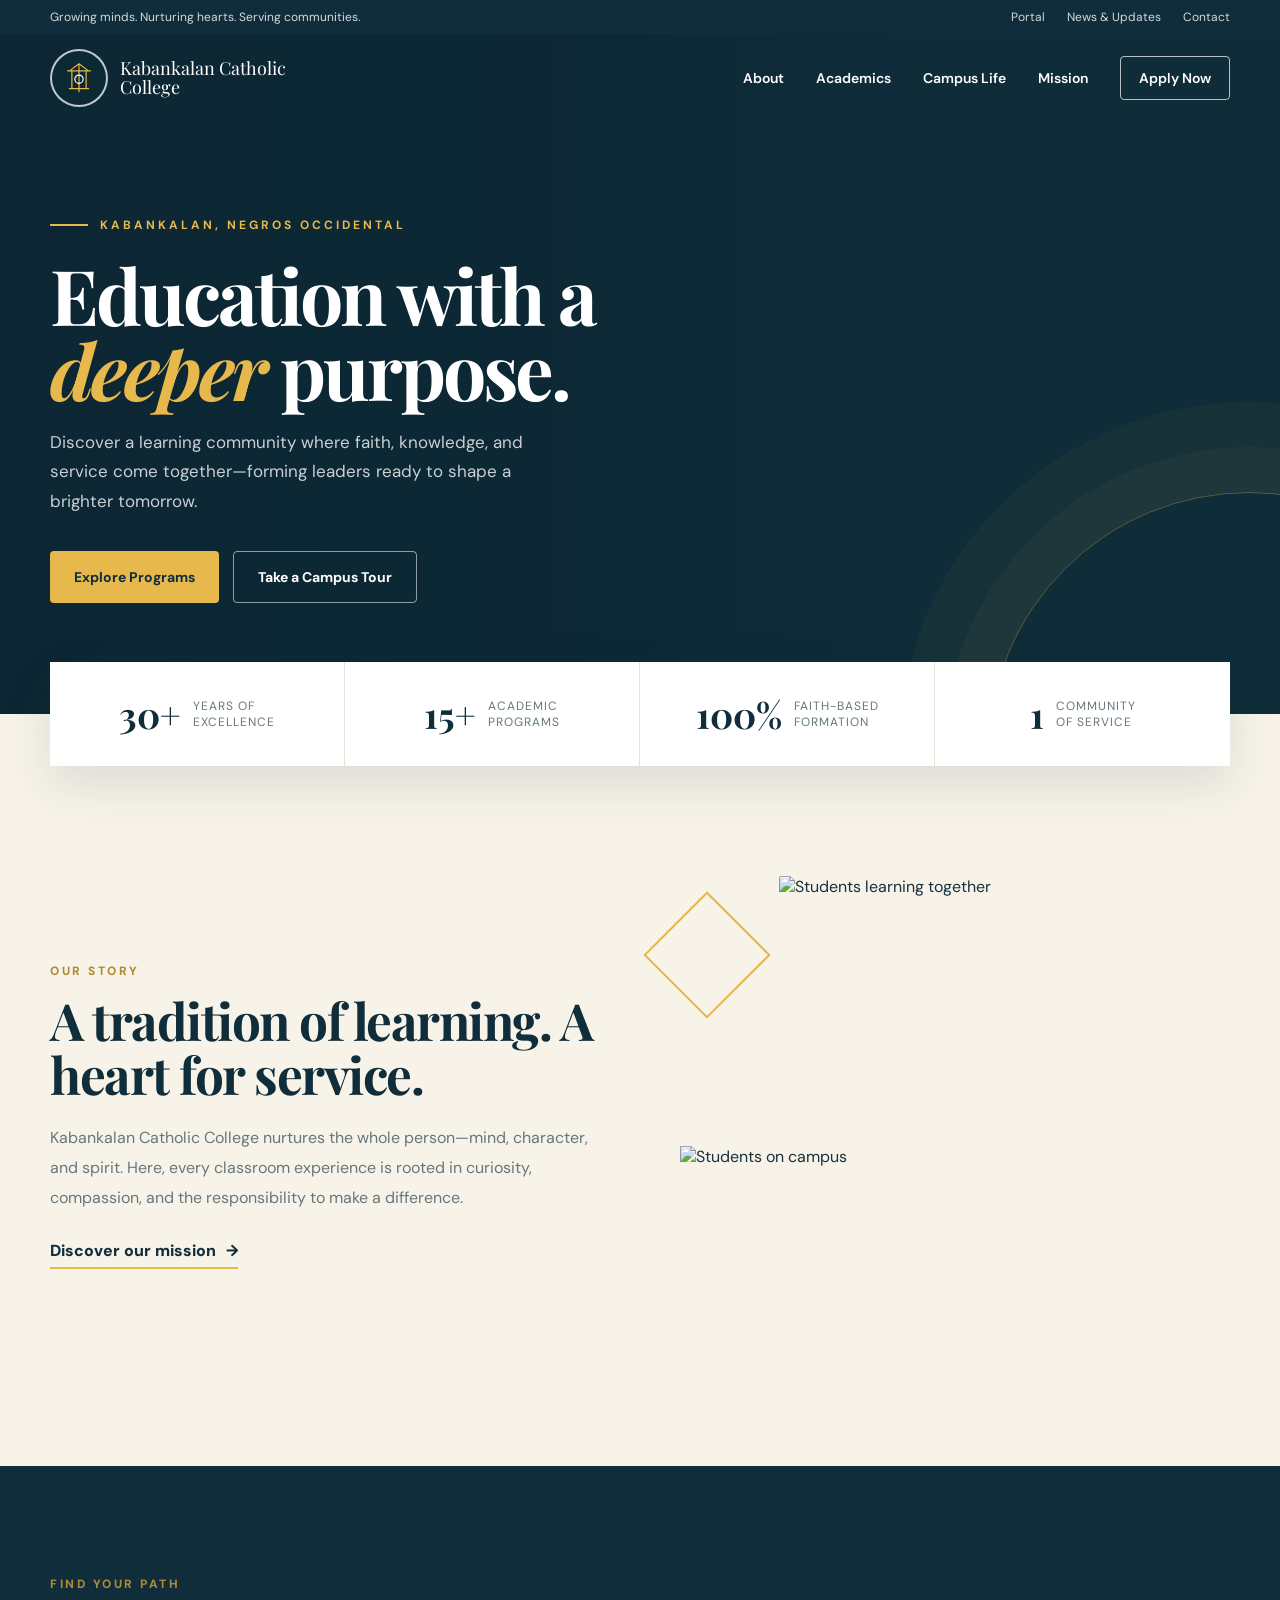
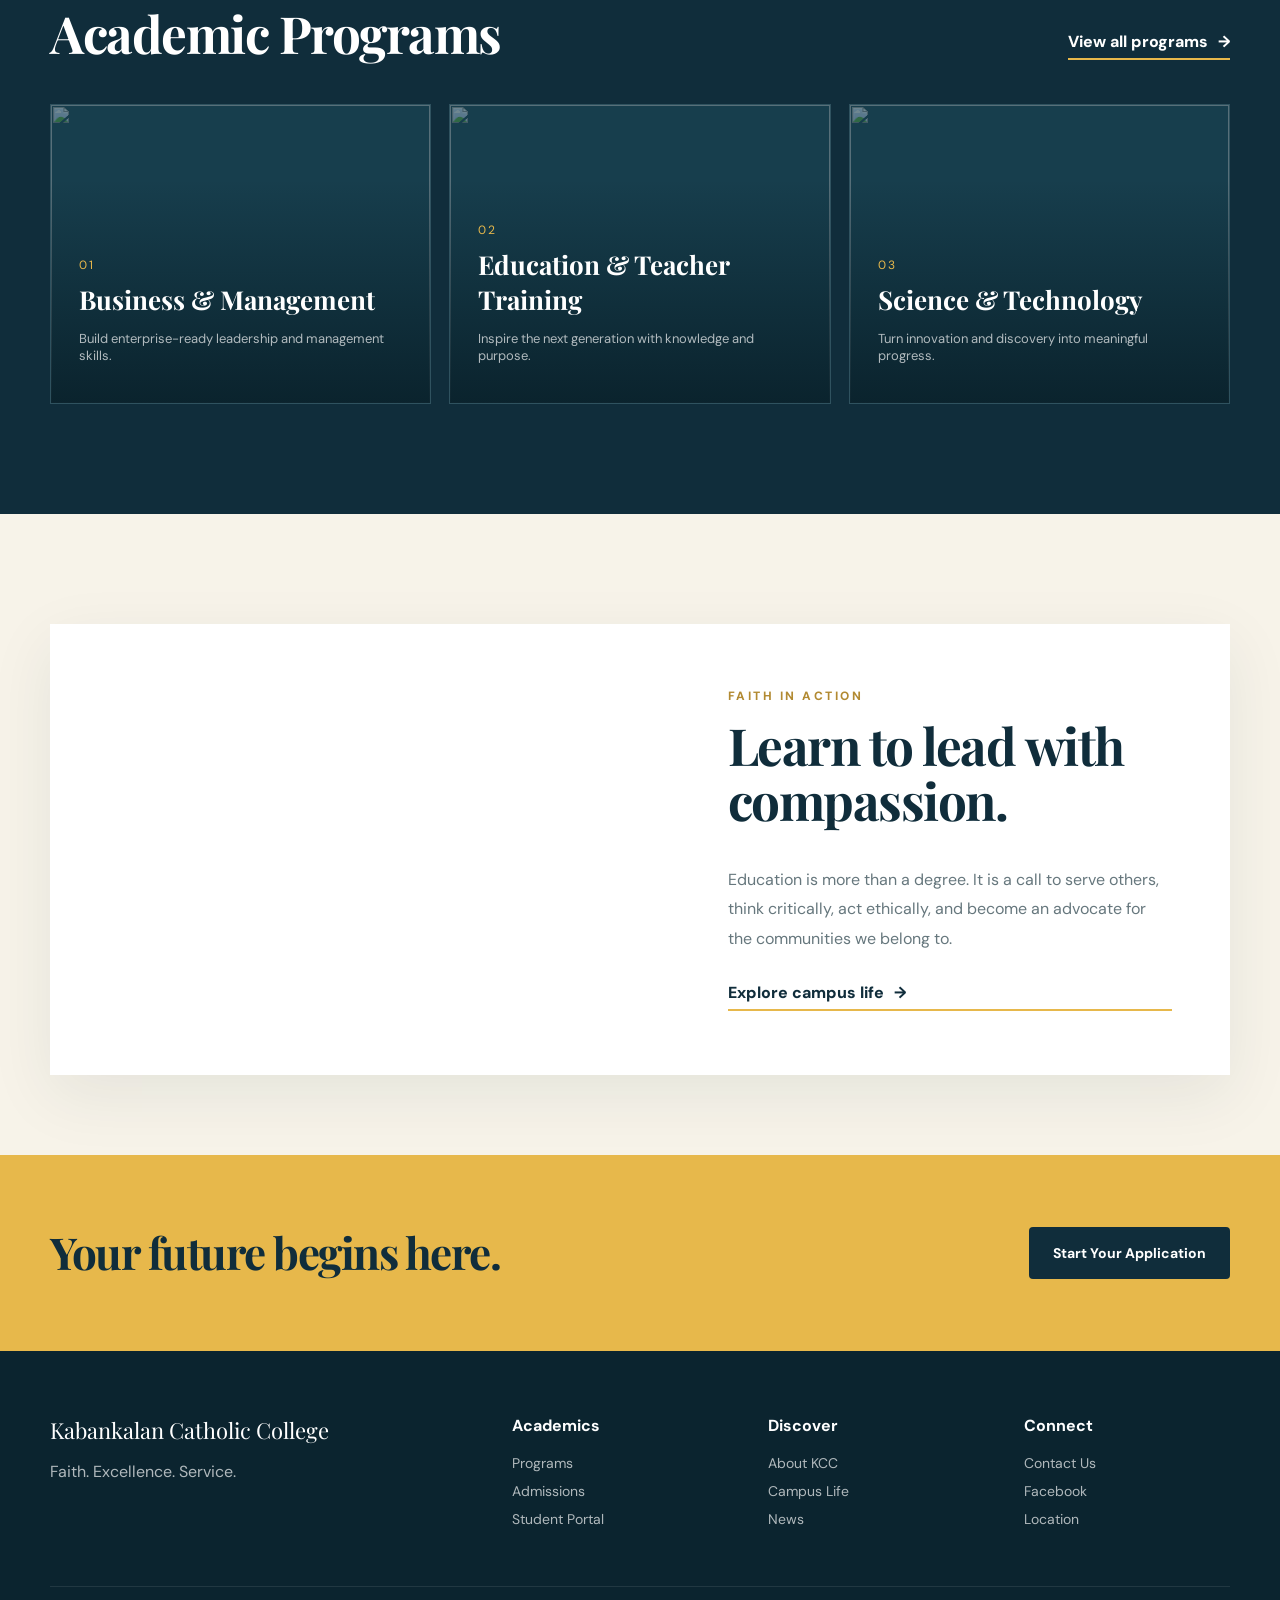
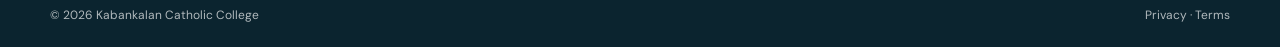
==== index.html @ 09881e5b "first" ====
<!DOCTYPE html>
<html lang="en">
<head>
  <meta charset="UTF-8">
  <meta name="viewport" content="width=device-width, initial-scale=1.0">
  <meta name="description" content="Kabankalan Catholic College - Faith, excellence, and service in education.">
  <title>Kabankalan Catholic College</title>
  <link rel="preconnect" href="https://fonts.googleapis.com">
  <link rel="preconnect" href="https://fonts.gstatic.com" crossorigin>
  <link href="https://fonts.googleapis.com/css2?family=DM+Sans:wght400;500;600;700&family=Playfair+Display:wght@600;700&display=swap" rel="stylesheet">
  <style>
    :root {
      --navy: #102d3b;
      --navy-2: #173e4d;
      --gold: #e7b84b;
      --cream: #f7f3e9;
      --white: #fff;
      --ink: #18313b;
      --muted: #66777d;
      --coral: #ee7c5e;
    }
    * { box-sizing: border-box; }
    html { scroll-behavior: smooth; }
    body { margin: 0; font-family: "DM Sans", sans-serif; color: var(--ink); background: var(--cream); }
    a { color: inherit; text-decoration: none; }
    img { max-width: 100%; display: block; }
    .shell { width: min(1180px, calc(100% - 48px)); margin: 0 auto; }

    .topbar { height: 34px; background: var(--navy); color: rgba(255,255,255,.82); font-size: 12px; }
    .topbar .shell { height: 100%; display: flex; align-items: center; justify-content: space-between; }
    .topbar-links { display: flex; gap: 22px; }

    header { position: absolute; z-index: 20; top: 34px; left: 0; width: 100%; }
    nav { height: 88px; display: flex; align-items: center; justify-content: space-between; color: var(--white); }
    .brand { display: flex; align-items: center; gap: 12px; }
    .seal { width: 58px; height: 58px; border: 2px solid rgba(255,255,255,.75); border-radius: 50%; display: grid; place-items: center; background: rgba(16,45,59,.2); }
    .seal svg { width: 38px; }
    .brand-name { font-family: "Playfair Display", serif; font-size: 18px; line-height: 1.05; max-width: 180px; }
    .nav-links { display: flex; align-items: center; gap: 32px; font-size: 14px; font-weight: 600; }
    .nav-links a { position: relative; }
    .nav-links a::after { content: ""; position: absolute; left: 0; bottom: -7px; width: 0; height: 2px; background: var(--gold); transition: .25s; }
    .nav-links a:hover::after { width: 100%; }
    .apply-btn { border: 1px solid rgba(255,255,255,.7); border-radius: 4px; padding: 12px 18px; }
    .menu-btn { display: none; border: 0; background: none; color: white; font-size: 26px; }

    .hero { min-height: 680px; position: relative; display: flex; align-items: center; overflow: hidden; background: var(--navy); }
    .hero::before { content: ""; position: absolute; inset: 0; background: linear-gradient(90deg, rgba(12,39,51,.96) 0%, rgba(12,39,51,.79) 43%, rgba(12,39,51,.16) 72%), url("https://images.unsplash.com/photo-1562774053-701939374585?auto=format&fit=crop&w=1800&q=85") center/cover; }
    .hero::after { content: ""; position: absolute; width: 520px; height: 520px; right: -230px; bottom: -300px; border: 1px solid rgba(231,184,75,.35); border-radius: 50%; box-shadow: 0 0 0 45px rgba(231,184,75,.04), 0 0 0 90px rgba(231,184,75,.03); }
    .hero-content { position: relative; z-index: 2; width: 660px; padding-top: 72px; color: white; }
    .eyebrow { display: flex; align-items: center; gap: 12px; color: var(--gold); text-transform: uppercase; letter-spacing: 3px; font-size: 12px; font-weight: 700; }
    .eyebrow::before { content: ""; width: 38px; height: 2px; background: var(--gold); }
    h1 { font-family: "Playfair Display", serif; font-size: clamp(52px, 6vw, 82px); line-height: .98; letter-spacing: -3px; margin: 24px 0 20px; }
    h1 em { color: var(--gold); font-style: italic; }
    .hero-copy { max-width: 520px; font-size: 17px; line-height: 1.75; color: rgba(255,255,255,.78); }
    .hero-actions { display: flex; gap: 14px; margin-top: 34px; }
    .btn { display: inline-flex; align-items: center; justify-content: center; min-height: 52px; padding: 0 24px; border-radius: 4px; font-size: 14px; font-weight: 700; transition: .25s; }
    .btn-primary { background: var(--gold); color: var(--navy); }
    .btn-primary:hover { background: #f1c862; transform: translateY(-2px); }
    .btn-secondary { border: 1px solid rgba(255,255,255,.55); color: white; }
    .btn-secondary:hover { background: white; color: var(--navy); }

    .stats { position: relative; z-index: 5; margin-top: -52px; }
    .stats-grid { background: white; min-height: 104px; display: grid; grid-template-columns: repeat(4, 1fr); box-shadow: 0 18px 50px rgba(24,49,59,.12); }
    .stat { display: flex; align-items: center; justify-content: center; gap: 12px; border-right: 1px solid #e8e4da; }
    .stat:last-child { border-right: 0; }
    .stat strong { font-family: "Playfair Display", serif; font-size: 36px; color: var(--navy); }
    .stat span { font-size: 12px; line-height: 1.35; color: var(--muted); text-transform: uppercase; letter-spacing: 1px; }

    section { padding: 110px 0; }
    .intro { display: grid; grid-template-columns: 1fr 1fr; gap: 80px; align-items: center; }
    .section-kicker { color: #b28a32; font-size: 12px; font-weight: 800; letter-spacing: 2.5px; text-transform: uppercase; }
    h2 { font-family: "Playfair Display", serif; font-size: clamp(38px, 4vw, 58px); line-height: 1.06; letter-spacing: -1.5px; color: var(--navy); margin: 14px 0 22px; }
    .intro-copy p { color: var(--muted); line-height: 1.85; }
    .text-link { display: inline-flex; gap: 10px; align-items: center; margin-top: 12px; color: var(--navy); font-weight: 800; border-bottom: 2px solid var(--gold); padding-bottom: 6px; }
    .intro-images { position: relative; height: 480px; }
    .image-main { position: absolute; right: 0; top: 0; width: 82%; height: 420px; object-fit: cover; border-radius: 2px; }
    .image-accent { position: absolute; left: 0; bottom: 0; width: 44%; height: 220px; object-fit: cover; border: 10px solid var(--cream); border-left: 0; border-bottom: 0; }
    .shape { position: absolute; left: -18px; top: 34px; width: 90px; height: 90px; border: 2px solid var(--gold); transform: rotate(45deg); z-index: -1; }

    .programs { background: var(--navy); color: white; }
    .programs-head { display: flex; justify-content: space-between; align-items: end; margin-bottom: 44px; }
    .programs h2 { color: white; margin-bottom: 0; }
    .program-grid { display: grid; grid-template-columns: repeat(3, 1fr); gap: 18px; }
    .program-card { min-height: 300px; position: relative; overflow: hidden; border: 1px solid rgba(255,255,255,.1); background: var(--navy-2); }
    .program-card img { position: absolute; inset: 0; width: 100%; height: 100%; object-fit: cover; opacity: .38; transition: .45s; }
    .program-card::after { content: ""; position: absolute; inset: 0; background: linear-gradient(0deg, rgba(10,34,44,.96), transparent 75%); }
    .program-card:hover img { transform: scale(1.05); opacity: .58; }
    .program-info { position: absolute; z-index: 2; left: 28px; right: 28px; bottom: 26px; }
    .program-num { color: var(--gold); font-size: 12px; letter-spacing: 2px; }
    .program-info h3 { font-family: "Playfair Display", serif; font-size: 26px; margin: 8px 0 6px; }
    .program-info p { color: rgba(255,255,255,.68); font-size: 13px; }

    .faith { padding-bottom: 80px; }
    .faith-grid { display: grid; grid-template-columns: 1.05fr .95fr; background: white; box-shadow: 0 20px 60px rgba(24,49,59,.08); }
    .faith-image { min-height: 430px; background: url("https://images.unsplash.com/photo-1523050854058-8df90110c9f1?auto=format&fit=crop&w=1000&q=85") center/cover; }
    .faith-copy { padding: 64px 58px; display: flex; flex-direction: column; justify-content: center; }
    .faith-copy p { color: var(--muted); line-height: 1.85; }

    .cta { margin: 0; padding: 72px 0; background: var(--gold); color: var(--navy); }
    .cta-inner { display: flex; align-items: center; justify-content: space-between; }
    .cta h2 { margin: 0; font-size: 44px; }
    .cta .btn { background: var(--navy); color: white; }

    footer { background: #0b242f; color: rgba(255,255,255,.68); padding: 64px 0 24px; }
    .footer-grid { display: grid; grid-template-columns: 2fr 1fr 1fr 1fr; gap: 50px; }
    .footer-brand { color: white; font-family: "Playfair Display", serif; font-size: 22px; }
    footer h4 { color: white; margin: 0 0 18px; }
    footer ul { list-style: none; padding: 0; margin: 0; }
    footer li { margin: 10px 0; font-size: 14px; }
    .copyright { border-top: 1px solid rgba(255,255,255,.09); margin-top: 48px; padding-top: 20px; font-size: 12px; display: flex; justify-content: space-between; }

    @media (max-width: 900px) {
      .topbar { display: none; }
      header { top: 0; }
      .nav-links { display: none; position: absolute; top: 78px; left: 24px; right: 24px; background: var(--navy); padding: 24px; flex-direction: column; align-items: flex-start; }
      .nav-links.open { display: flex; }
      .menu-btn { display: block; }
      .hero { min-height: 620px; }
      .hero-content { width: 100%; }
      h1 { font-size: 58px; }
      .stats-grid { grid-template-columns: repeat(2, 1fr); }
      .stat { height: 84px; }
      .intro { grid-template-columns: 1fr; }
      .intro-images { margin-top: 20px; }
      .program-grid { grid-template-columns: 1fr; }
      .faith-grid { grid-template-columns: 1fr; }
      .footer-grid { grid-template-columns: 1.5fr 1fr 1fr; }
    }
    @media (max-width: 600px) {
      .shell { width: min(100% - 32px, 1180px); }
      .seal { width: 48px; height: 48px; }
      .brand-name { font-size: 15px; }
      .hero { min-height: 590px; }
      h1 { font-size: 44px; letter-spacing: -2px; }
      .hero-copy { font-size: 15px; }
      .hero-actions { flex-direction: column; align-items: stretch; }
      .stats { margin-top: 0; }
      .stats-grid { grid-template-columns: 1fr 1fr; }
      .stat strong { font-size: 28px; }
      section { padding: 76px 0; }
      .intro-images { height: 390px; }
      .image-main { height: 340px; }
      .image-accent { height: 170px; }
      .programs-head { align-items: flex-start; }
      .faith-copy { padding: 42px 28px; }
      .cta-inner { align-items: flex-start; flex-direction: column; gap: 24px; }
      .cta h2 { font-size: 36px; }
      .footer-grid { grid-template-columns: 1fr 1fr; }
      .footer-brand-wrap { grid-column: 1 / -1; }
      .copyright { flex-direction: column; gap: 8px; }
    }
  </style>
</head>
<body>
  <div class="topbar">
    <div class="shell">
      <span>Growing minds. Nurturing hearts. Serving communities.</span>
      <div class="topbar-links"><a href="#">Portal</a><a href="#">News & Updates</a><a href="#">Contact</a></div>
    </div>
  </div>

  <header>
    <nav class="shell" aria-label="Main navigation">
      <a class="brand" href="#">
        <span class="seal" aria-hidden="true">
          <svg viewBox="0 0 64 64" fill="none"><path d="M32 8v48M16 20l16-12 16 12M12 20h40M20 20v30M44 20v30M15 50h34" stroke="#e7b84b" stroke-width="2"/><circle cx="32" cy="34" r="7" stroke="#fff" stroke-width="2"/></svg>
        </span>
        <span class="brand-name">Kabankalan Catholic College</span>
      </a>
      <button class="menu-btn" aria-label="Open menu" aria-expanded="false">☰</button>
      <div class="nav-links">
        <a href="#about">About</a><a href="#programs">Academics</a><a href="#campus">Campus Life</a><a href="#faith">Mission</a>
        <a class="apply-btn" href="#apply">Apply Now</a>
      </div>
    </nav>
  </header>

  <main>
    <section class="hero">
      <div class="shell">
        <div class="hero-content">
          <div class="eyebrow">Kabankalan, Negros Occidental</div>
          <h1>Education with a <em>deeper</em> purpose.</h1>
          <p class="hero-copy">Discover a learning community where faith, knowledge, and service come together—forming leaders ready to shape a brighter tomorrow.</p>
          <div class="hero-actions">
            <a class="btn btn-primary" href="#programs">Explore Programs</a>
            <a class="btn btn-secondary" href="#campus">Take a Campus Tour</a>
          </div>
        </div>
      </div>
    </section>

    <div class="stats">
      <div class="shell">
        <div class="stats-grid">
          <div class="stat"><strong>30+</strong><span>Years of<br>Excellence</span></div>
          <div class="stat"><strong>15+</strong><span>Academic<br>Programs</span></div>
          <div class="stat"><strong>100%</strong><span>Faith-Based<br>Formation</span></div>
          <div class="stat"><strong>1</strong><span>Community<br>of Service</span></div>
        </div>
      </div>
    </div>

    <section id="about">
      <div class="shell intro">
        <div class="intro-copy">
          <div class="section-kicker">Our Story</div>
          <h2>A tradition of learning. A heart for service.</h2>
          <p>Kabankalan Catholic College nurtures the whole person—mind, character, and spirit. Here, every classroom experience is rooted in curiosity, compassion, and the responsibility to make a difference.</p>
          <a class="text-link" href="#faith">Discover our mission <span>→</span></a>
        </div>
        <div class="intro-images">
          <span class="shape"></span>
          <img class="image-main" src="https://images.unsplash.com/photo-1523240795612-9a054b0db644?auto=format&fit=crop&w=900&q=85" alt="Students learning together">
          <img class="image-accent" src="https://images.unsplash.com/photo-1529390079861-591de354faf5?auto=format&fit=crop&w=600&q=85" alt="Students on campus">
        </div>
      </div>
    </section>

    <section class="programs" id="programs">
      <div class="shell">
        <div class="programs-head">
          <div><div class="section-kicker">Find Your Path</div><h2>Academic Programs</h2></div>
          <a class="text-link" style="color:white" href="#">View all programs <span>→</span></a>
        </div>
        <div class="program-grid">
          <article class="program-card"><img src="https://images.unsplash.com/photo-1454165804606-c3d57bc86b40?auto=format&fit=crop&w=700&q=85" alt=""><div class="program-info"><span class="program-num">01</span><h3>Business & Management</h3><p>Build enterprise-ready leadership and management skills.</p></div></article>
          <article class="program-card"><img src="https://images.unsplash.com/photo-1576091160399-112ba8d25d1d?auto=format&fit=crop&w=700&q=85" alt=""><div class="program-info"><span class="program-num">02</span><h3>Education & Teacher Training</h3><p>Inspire the next generation with knowledge and purpose.</p></div></article>
          <article class="program-card"><img src="https://images.unsplash.com/photo-1581094794329-c8112a89af12?auto=format&fit=crop&w=700&q=85" alt=""><div class="program-info"><span class="program-num">03</span><h3>Science & Technology</h3><p>Turn innovation and discovery into meaningful progress.</p></div></article>
        </div>
      </div>
    </section>

    <section class="faith" id="faith">
      <div class="shell faith-grid">
        <div class="faith-image" role="img" aria-label="Students on campus"></div>
        <div class="faith-copy">
          <div class="section-kicker">Faith in Action</div>
          <h2>Learn to lead with compassion.</h2>
          <p>Education is more than a degree. It is a call to serve others, think critically, act ethically, and become an advocate for the communities we belong to.</p>
          <a class="text-link" href="#">Explore campus life <span>→</span></a>
        </div>
      </div>
    </section>

    <section class="cta" id="apply">
      <div class="shell cta-inner">
        <h2>Your future begins here.</h2>
        <a class="btn" href="#">Start Your Application</a>
      </div>
    </section>
  </main>

  <footer>
    <div class="shell">
      <div class="footer-grid">
        <div class="footer-brand-wrap"><div class="footer-brand">Kabankalan Catholic College</div><p>Faith. Excellence. Service.</p></div>
        <div><h4>Academics</h4><ul><li><a href="#">Programs</a></li><li><a href="#">Admissions</a></li><li><a href="#">Student Portal</a></li></ul></div>
        <div><h4>Discover</h4><ul><li><a href="#">About KCC</a></li><li><a href="#">Campus Life</a></li><li><a href="#">News</a></li></ul></div>
        <div><h4>Connect</h4><ul><li><a href="#">Contact Us</a></li><li><a href="#">Facebook</a></li><li><a href="#">Location</a></li></ul></div>
      </div>
      <div class="copyright"><span>© 2026 Kabankalan Catholic College</span><span>Privacy · Terms</span></div>
    </div>
  </footer>

  <script>
    const menuButton = document.querySelector(".menu-btn");
    const navLinks = document.querySelector(".nav-links");
    menuButton.addEventListener("click", () => {
      const open = navLinks.classList.toggle("open");
      menuButton.setAttribute("aria-expanded", open);
    });
  </script>
</body>
</html>
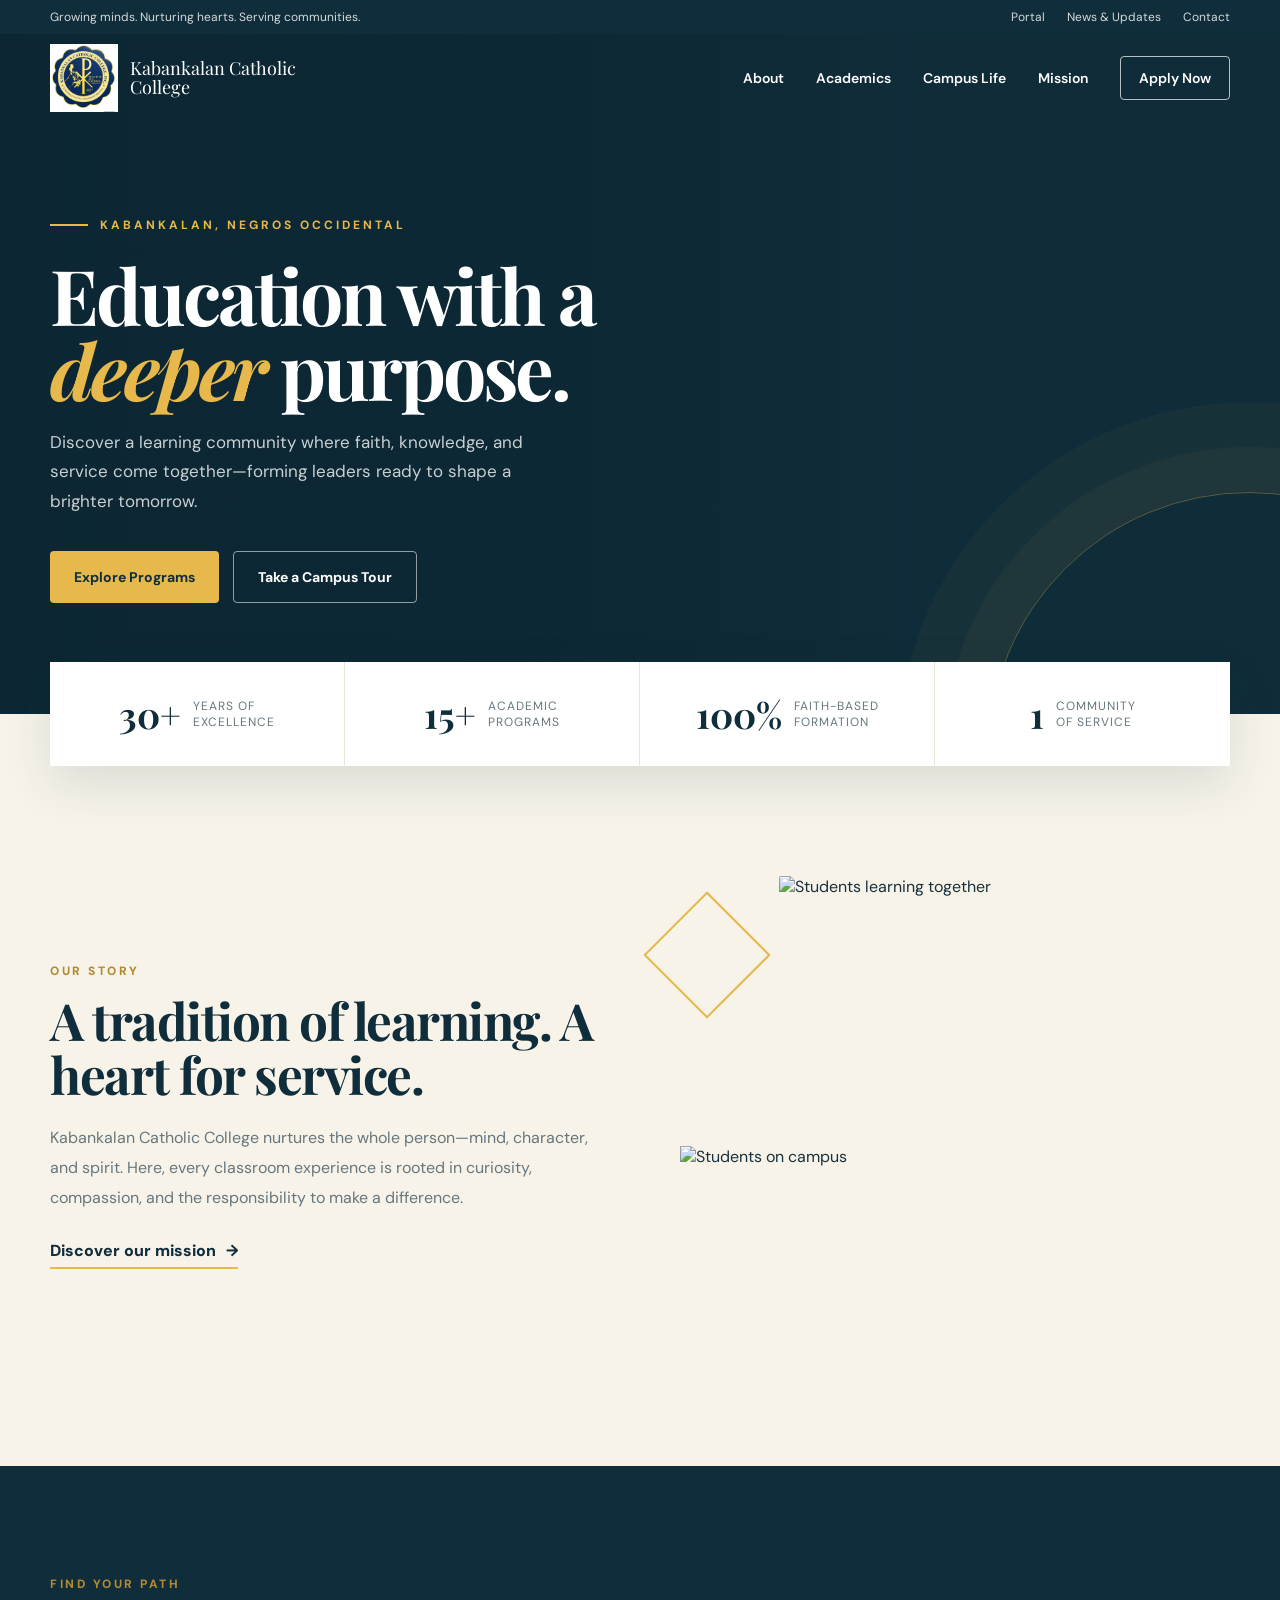
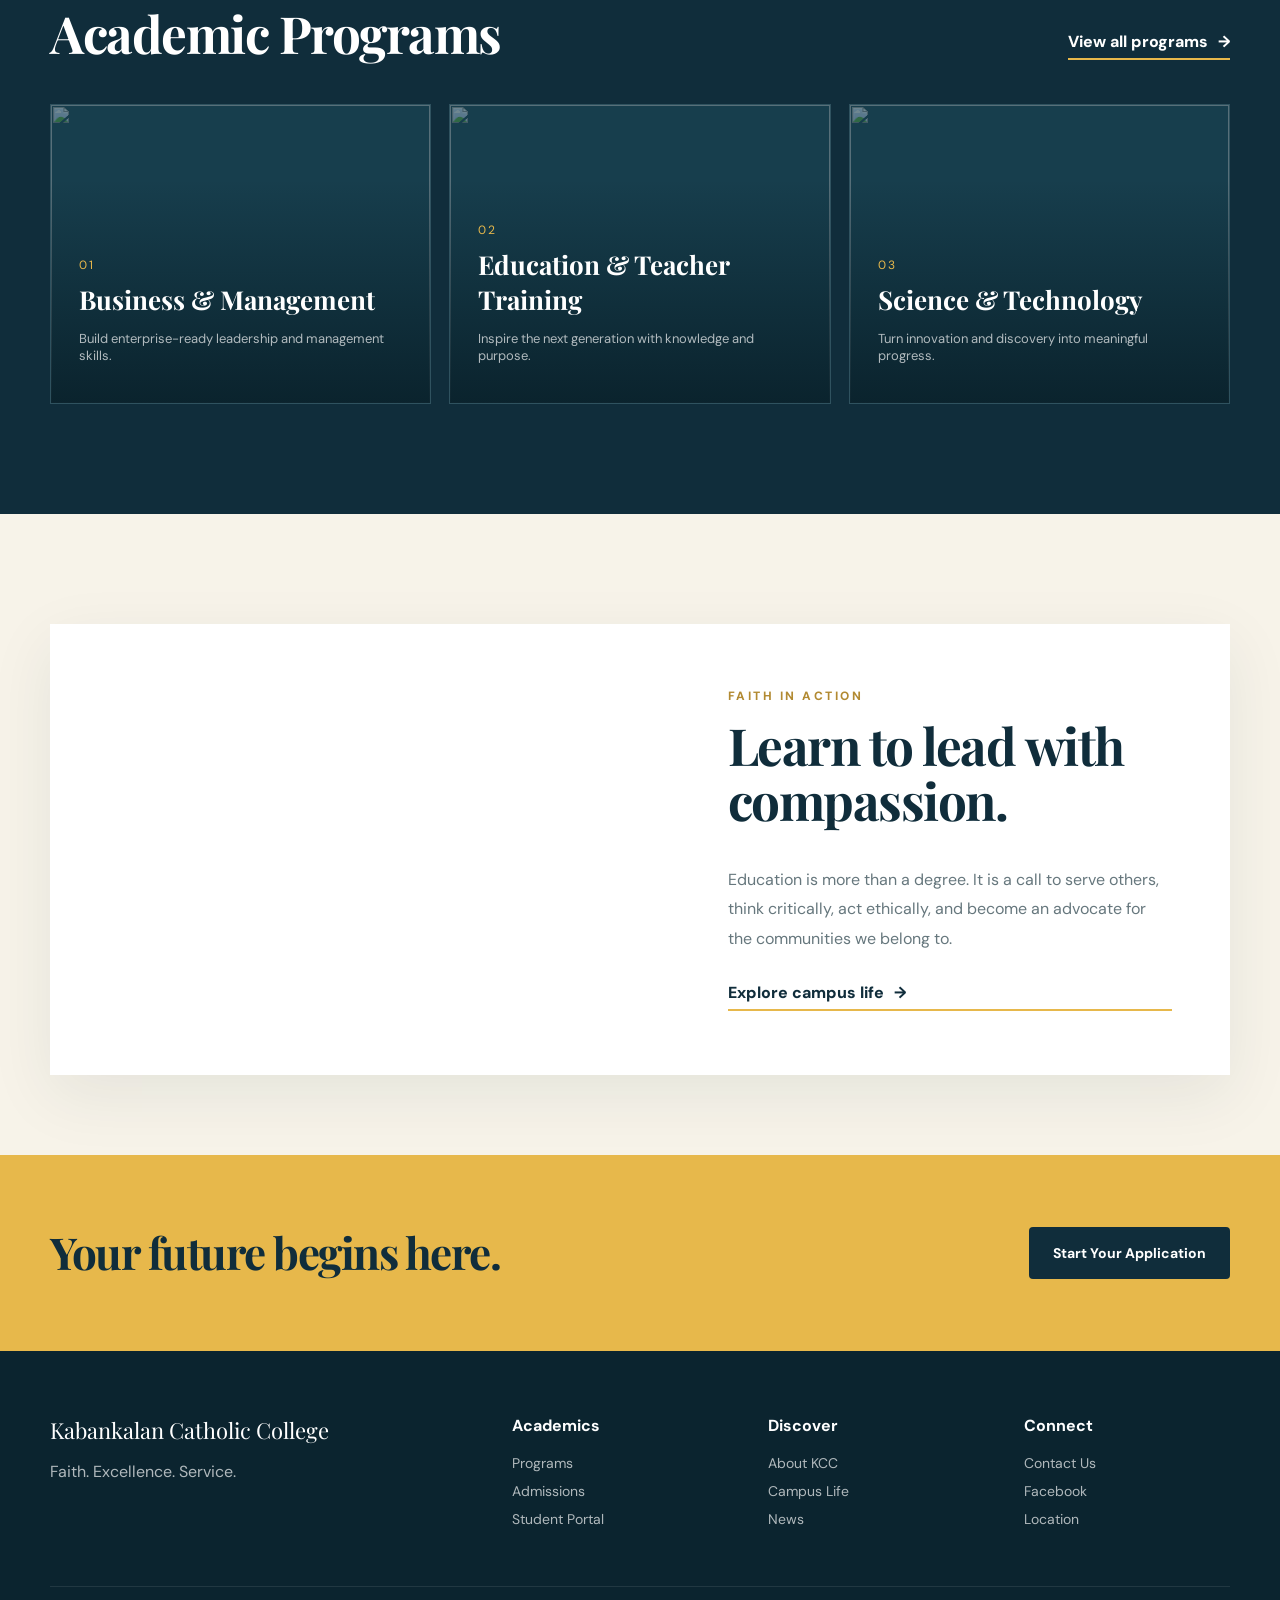
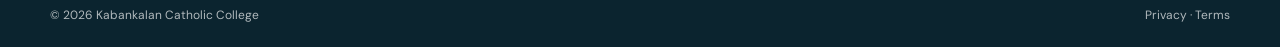
==== commit e5bbe5f4: "adding logo" ====
--- a/index.html
+++ b/index.html
@@ -33,8 +33,8 @@
     header { position: absolute; z-index: 20; top: 34px; left: 0; width: 100%; }
     nav { height: 88px; display: flex; align-items: center; justify-content: space-between; color: var(--white); }
     .brand { display: flex; align-items: center; gap: 12px; }
-    .seal { width: 58px; height: 58px; border: 2px solid rgba(255,255,255,.75); border-radius: 50%; display: grid; place-items: center; background: rgba(16,45,59,.2); }
-    .seal svg { width: 38px; }
+    .seal { width: 68px; height: 68px; display: grid; place-items: center; flex: 0 0 auto; }
+    .seal img { width: 68px; height: 68px; object-fit: contain; }
     .brand-name { font-family: "Playfair Display", serif; font-size: 18px; line-height: 1.05; max-width: 180px; }
     .nav-links { display: flex; align-items: center; gap: 32px; font-size: 14px; font-weight: 600; }
     .nav-links a { position: relative; }
@@ -128,7 +128,7 @@
     }
     @media (max-width: 600px) {
       .shell { width: min(100% - 32px, 1180px); }
-      .seal { width: 48px; height: 48px; }
+      .seal, .seal img { width: 56px; height: 56px; }
       .brand-name { font-size: 15px; }
       .hero { min-height: 590px; }
       h1 { font-size: 44px; letter-spacing: -2px; }
@@ -162,9 +162,7 @@
   <header>
     <nav class="shell" aria-label="Main navigation">
       <a class="brand" href="#">
-        <span class="seal" aria-hidden="true">
-          <svg viewBox="0 0 64 64" fill="none"><path d="M32 8v48M16 20l16-12 16 12M12 20h40M20 20v30M44 20v30M15 50h34" stroke="#e7b84b" stroke-width="2"/><circle cx="32" cy="34" r="7" stroke="#fff" stroke-width="2"/></svg>
-        </span>
+        <span class="seal"><img src="assets/kcc-logo.png" alt="Kabankalan Catholic College logo"></span>
         <span class="brand-name">Kabankalan Catholic College</span>
       </a>
       <button class="menu-btn" aria-label="Open menu" aria-expanded="false">☰</button>
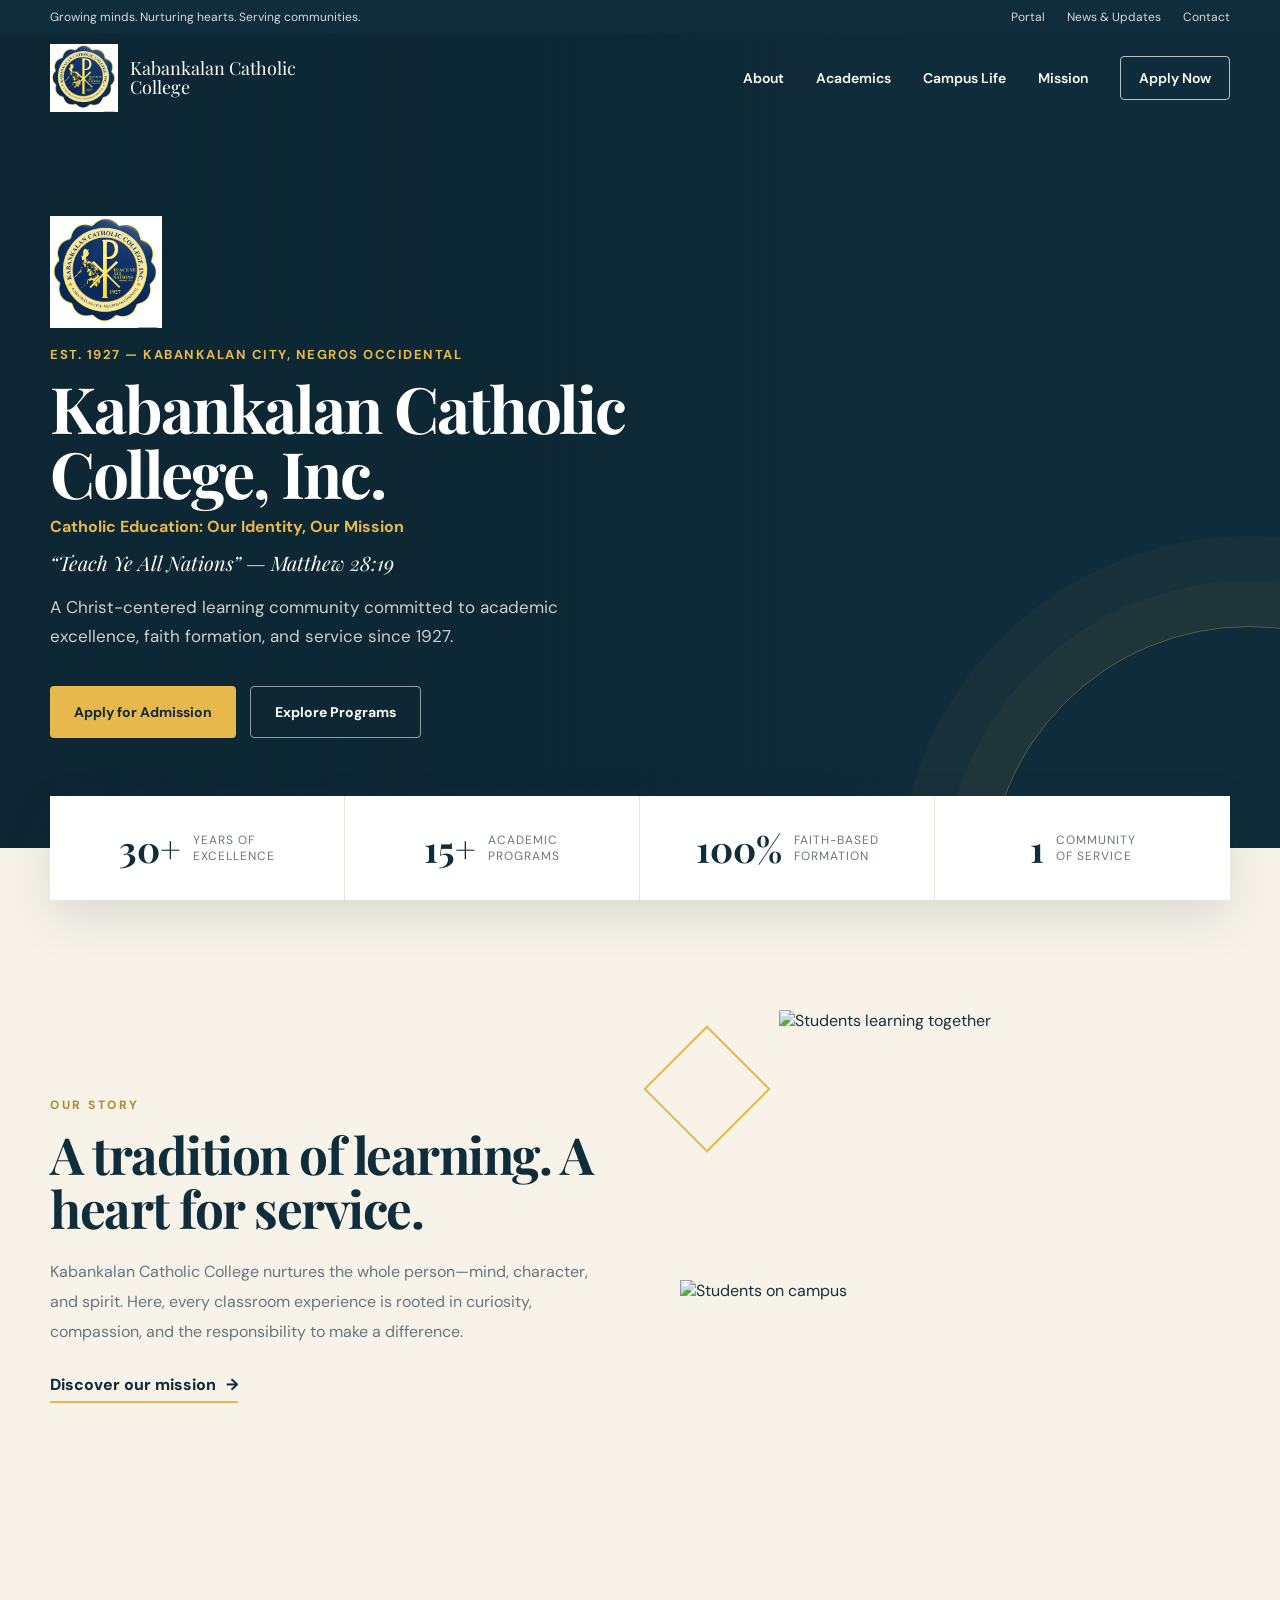
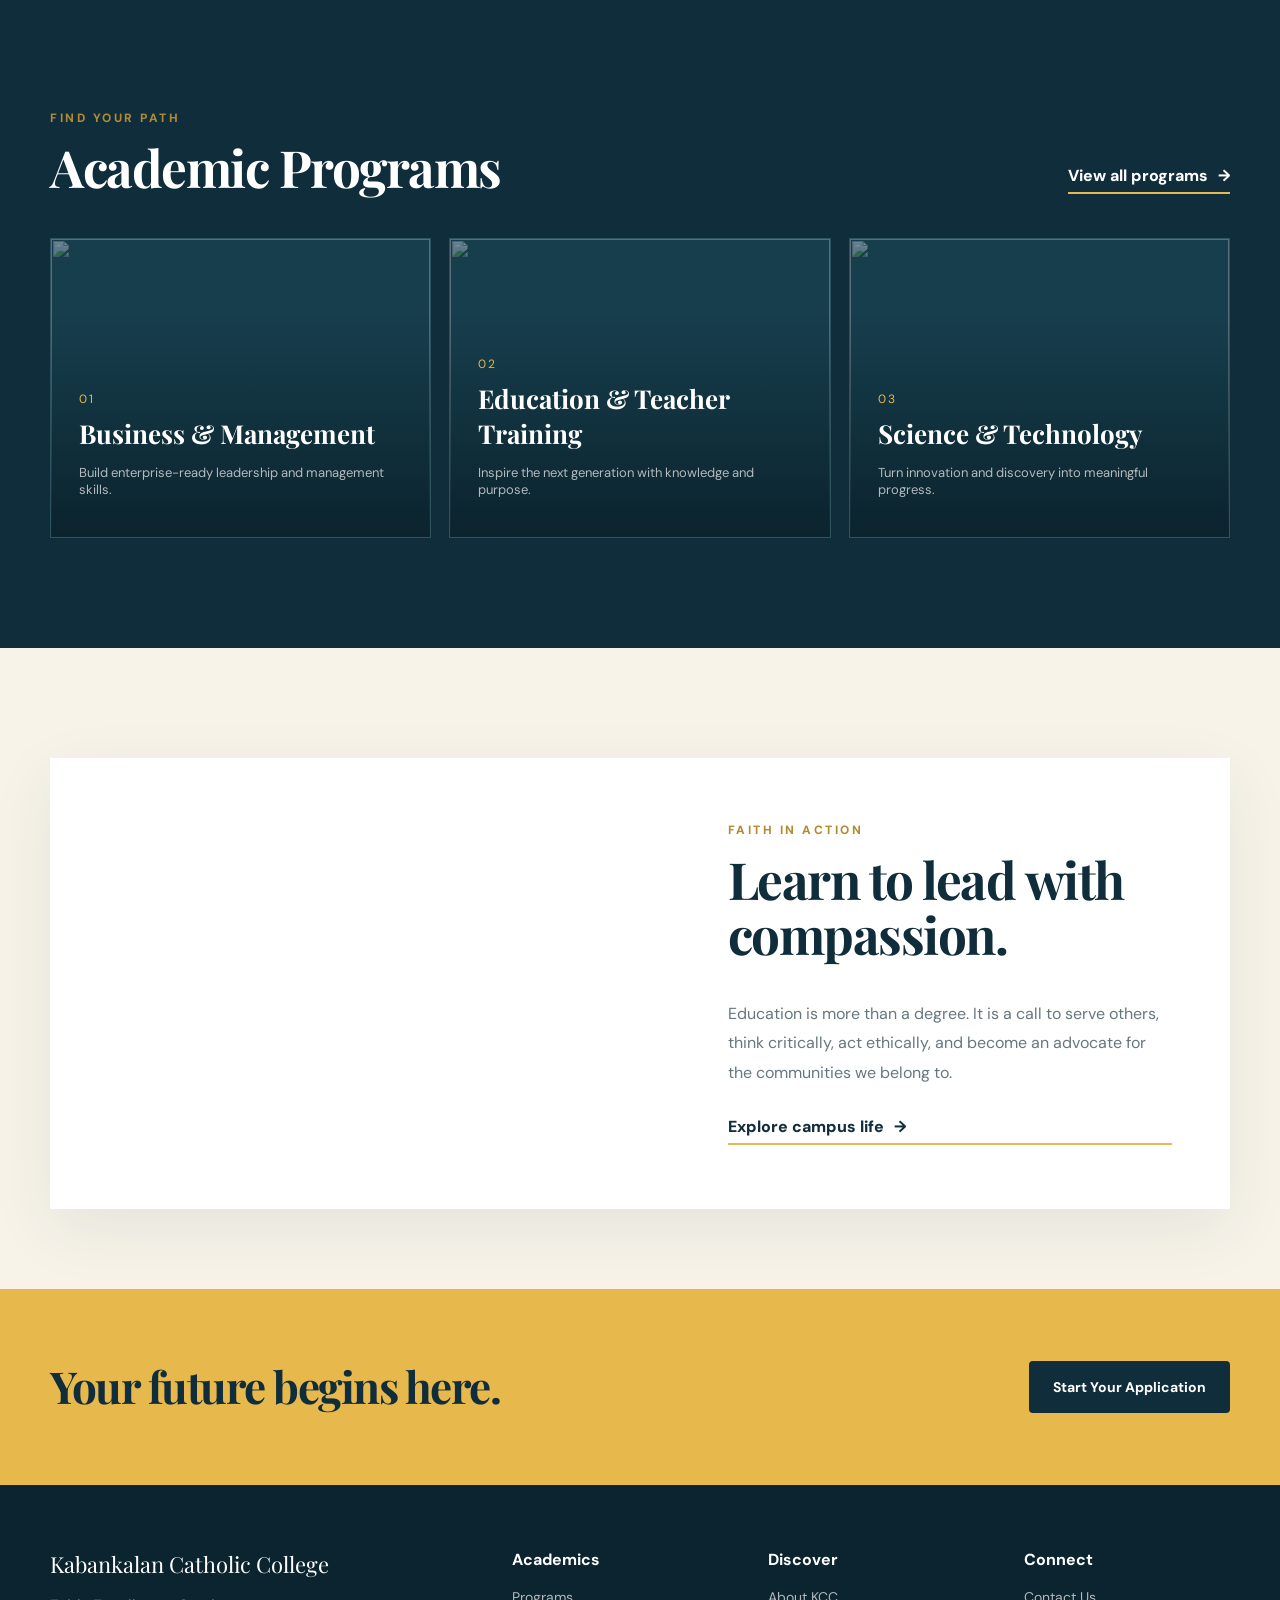
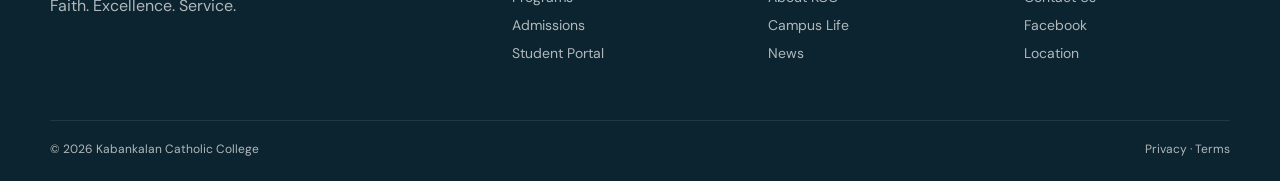
==== commit f8108362: "adding in starter" ====
--- a/index.html
+++ b/index.html
@@ -47,6 +47,11 @@
     .hero::before { content: ""; position: absolute; inset: 0; background: linear-gradient(90deg, rgba(12,39,51,.96) 0%, rgba(12,39,51,.79) 43%, rgba(12,39,51,.16) 72%), url("https://images.unsplash.com/photo-1562774053-701939374585?auto=format&fit=crop&w=1800&q=85") center/cover; }
     .hero::after { content: ""; position: absolute; width: 520px; height: 520px; right: -230px; bottom: -300px; border: 1px solid rgba(231,184,75,.35); border-radius: 50%; box-shadow: 0 0 0 45px rgba(231,184,75,.04), 0 0 0 90px rgba(231,184,75,.03); }
     .hero-content { position: relative; z-index: 2; width: 660px; padding-top: 72px; color: white; }
+    .hero-logo { width: 112px; height: 112px; object-fit: contain; margin-bottom: 18px; }
+    .est-line { color: var(--gold); font-size: 13px; font-weight: 700; letter-spacing: 1.5px; text-transform: uppercase; margin-bottom: 12px; }
+    .hero-title { font-family: "Playfair Display", serif; font-size: clamp(42px, 5vw, 66px); line-height: 1.02; letter-spacing: -2px; margin: 0 0 10px; }
+    .hero-mission { font-size: 16px; font-weight: 700; color: var(--gold); margin: 0 0 12px; }
+    .hero-scripture { font-family: "Playfair Display", serif; font-size: 20px; font-style: italic; margin: 0 0 12px; }
     .eyebrow { display: flex; align-items: center; gap: 12px; color: var(--gold); text-transform: uppercase; letter-spacing: 3px; font-size: 12px; font-weight: 700; }
     .eyebrow::before { content: ""; width: 38px; height: 2px; background: var(--gold); }
     h1 { font-family: "Playfair Display", serif; font-size: clamp(52px, 6vw, 82px); line-height: .98; letter-spacing: -3px; margin: 24px 0 20px; }
@@ -177,12 +182,15 @@
     <section class="hero">
       <div class="shell">
         <div class="hero-content">
-          <div class="eyebrow">Kabankalan, Negros Occidental</div>
-          <h1>Education with a <em>deeper</em> purpose.</h1>
-          <p class="hero-copy">Discover a learning community where faith, knowledge, and service come together—forming leaders ready to shape a brighter tomorrow.</p>
+          <img class="hero-logo" src="assets/kcc-logo.png" alt="Kabankalan Catholic College logo">
+          <div class="est-line">Est. 1927 — Kabankalan City, Negros Occidental</div>
+          <h1 class="hero-title">Kabankalan Catholic College, Inc.</h1>
+          <p class="hero-mission">Catholic Education: Our Identity, Our Mission</p>
+          <p class="hero-scripture">“Teach Ye All Nations” — Matthew 28:19</p>
+          <p class="hero-copy">A Christ-centered learning community committed to academic excellence, faith formation, and service since 1927.</p>
           <div class="hero-actions">
-            <a class="btn btn-primary" href="#programs">Explore Programs</a>
-            <a class="btn btn-secondary" href="#campus">Take a Campus Tour</a>
+            <a class="btn btn-primary" href="https://kcc.wela.ph/" target="_blank" rel="noopener noreferrer">Apply for Admission</a>
+            <a class="btn btn-secondary" href="https://kcc.edu.ph/#programs" target="_blank" rel="noopener noreferrer">Explore Programs</a>
           </div>
         </div>
       </div>
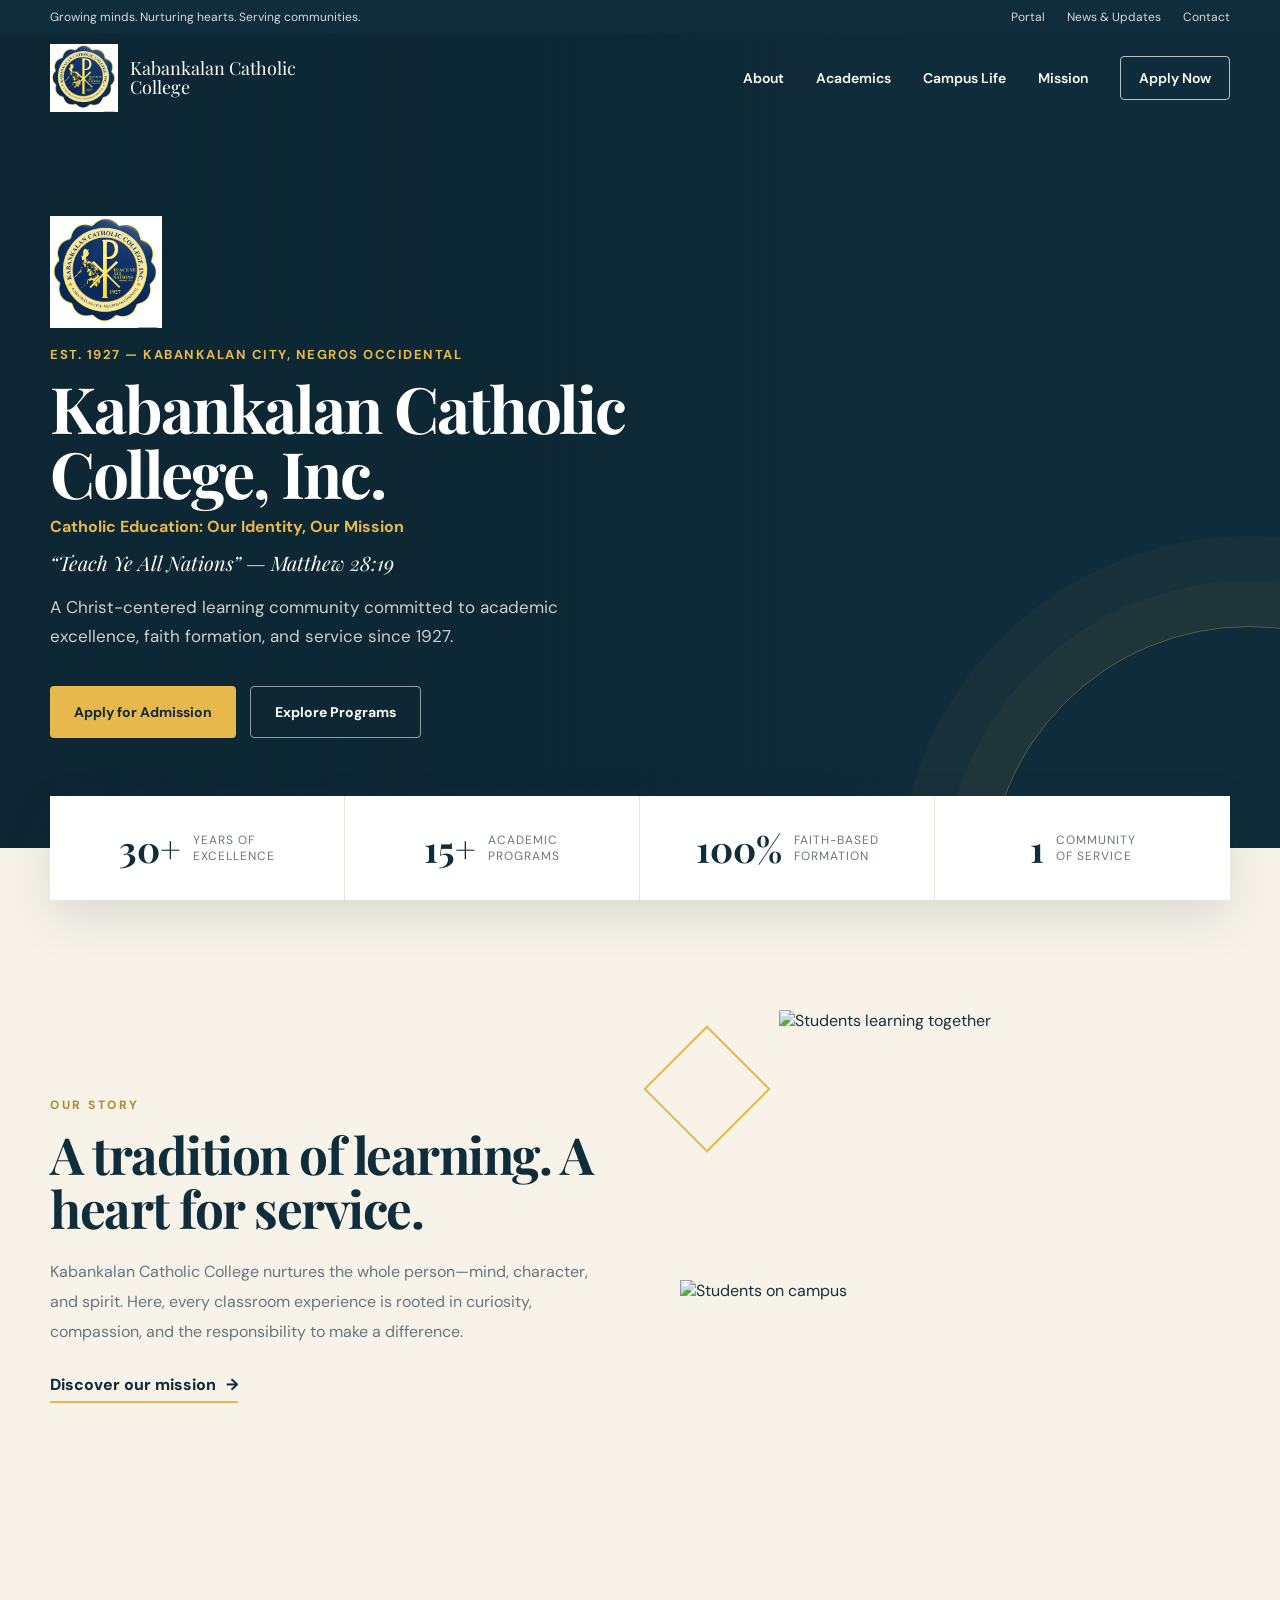
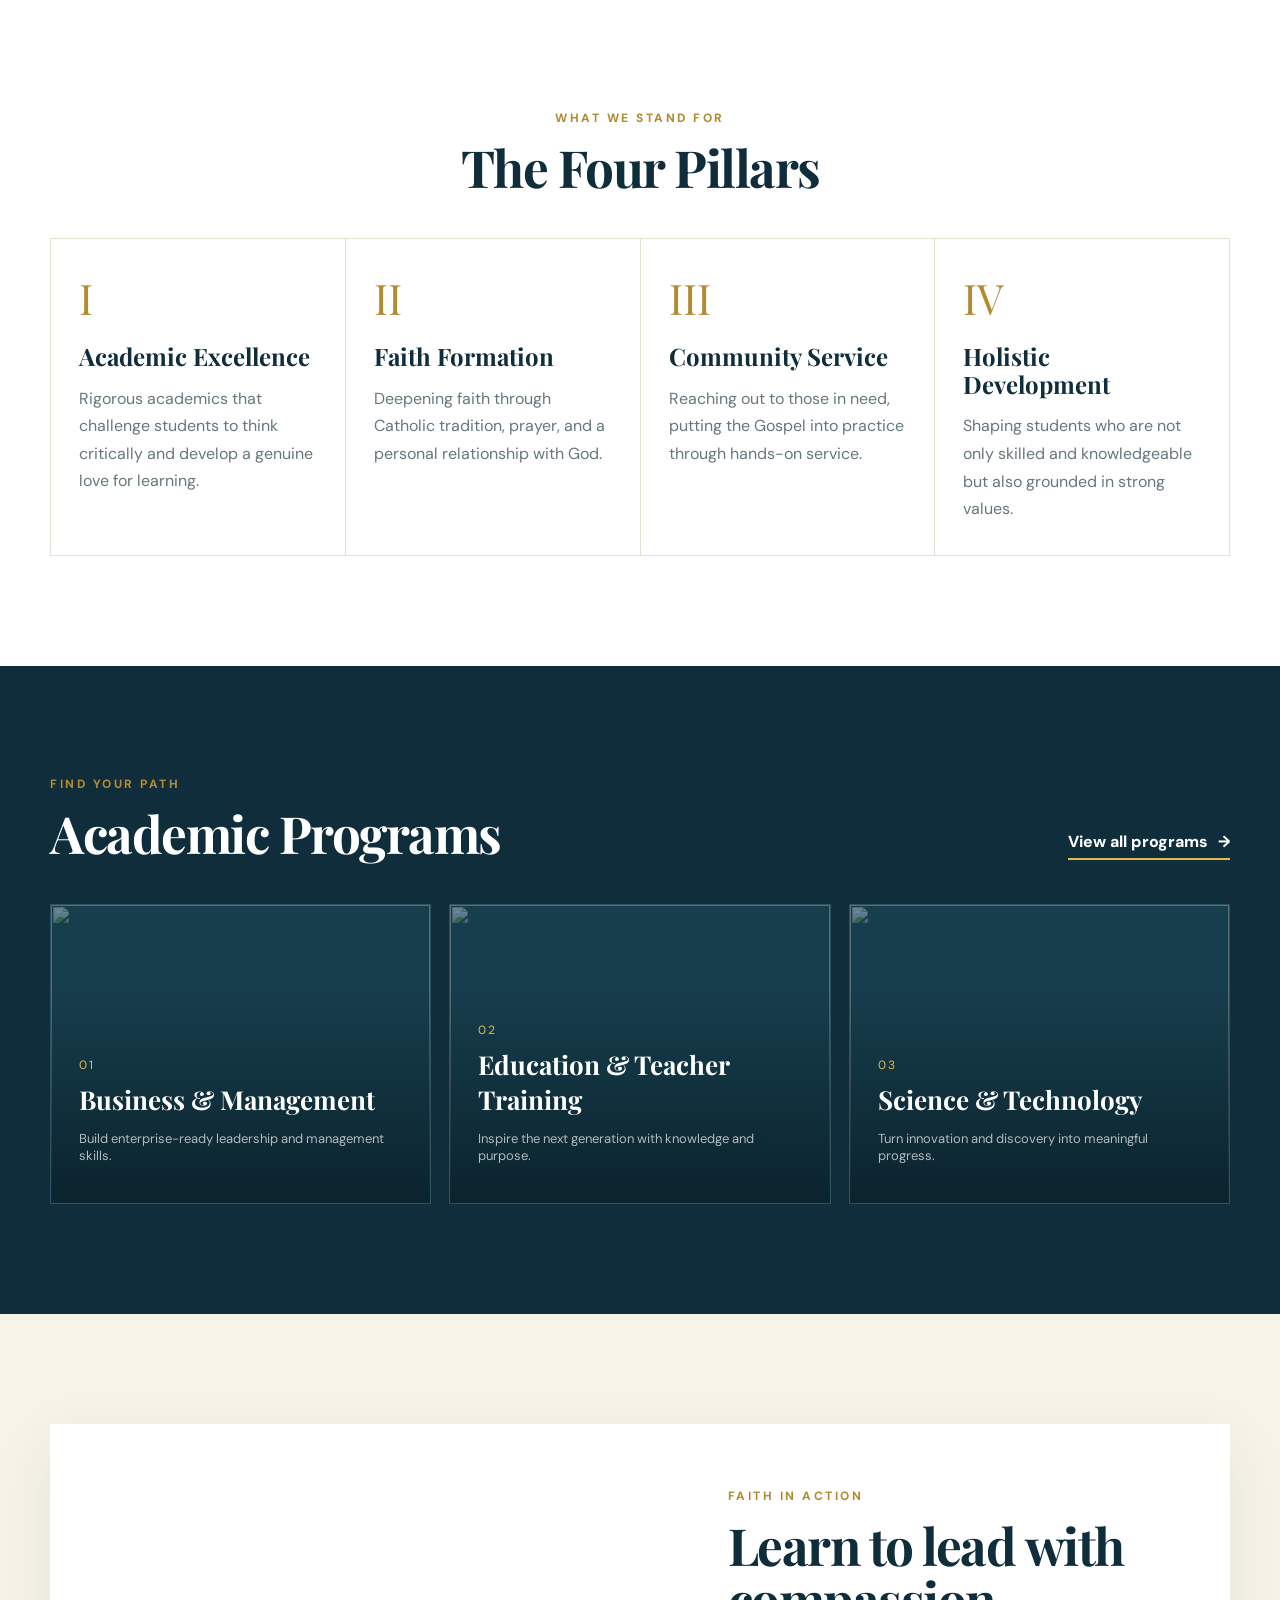
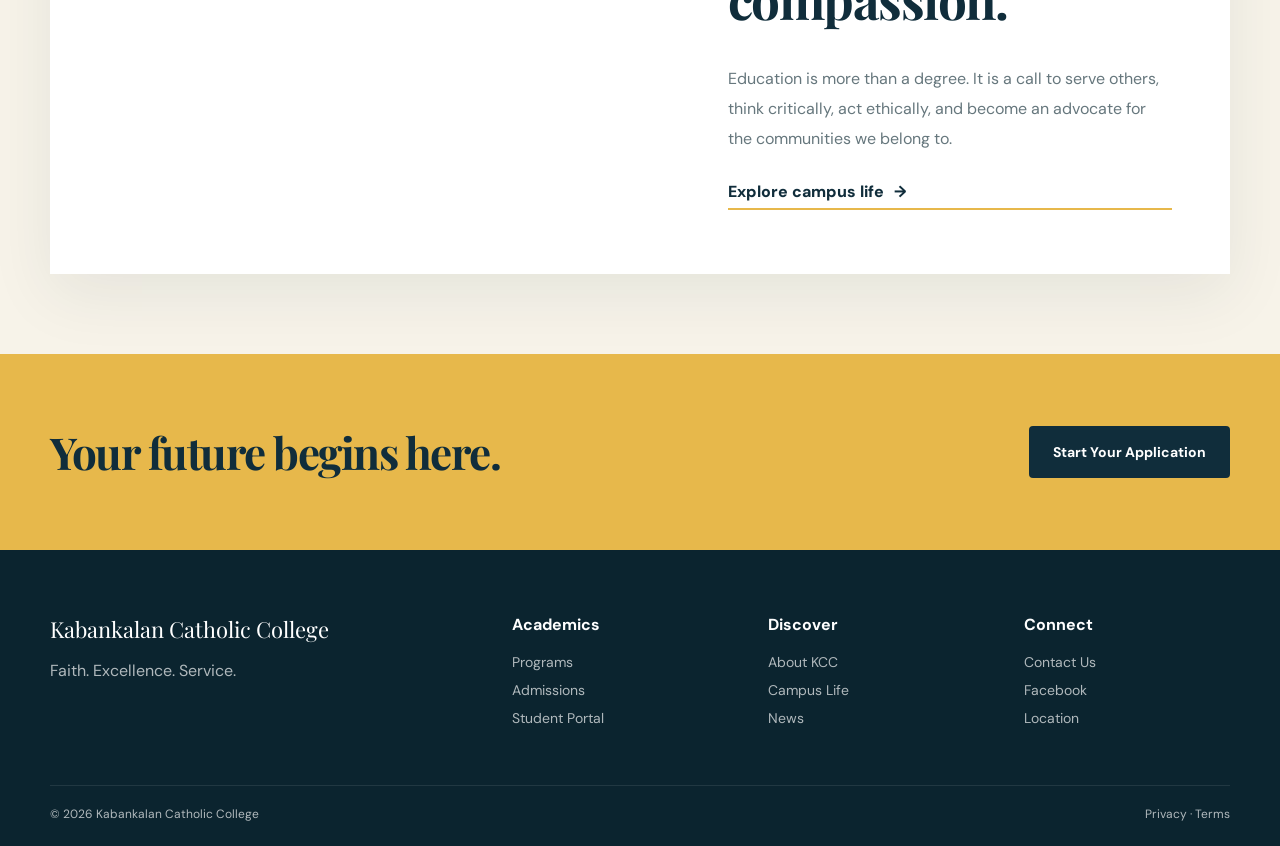
==== commit c7af39a1: "adding four pillars" ====
--- a/index.html
+++ b/index.html
@@ -101,6 +101,18 @@
     .faith-copy { padding: 64px 58px; display: flex; flex-direction: column; justify-content: center; }
     .faith-copy p { color: var(--muted); line-height: 1.85; }
 
+    .pillars { background: var(--white); }
+    .pillars-heading { text-align: center; max-width: 680px; margin: 0 auto 44px; }
+    .pillars-heading h2 { margin-bottom: 0; }
+    .pillar-grid { display: grid; grid-template-columns: repeat(4, 1fr); border-top: 1px solid #e6e1d5; border-left: 1px solid #e6e1d5; }
+    .pillar { position: relative; min-height: 300px; padding: 38px 28px 32px; border-right: 1px solid #e6e1d5; border-bottom: 1px solid #e6e1d5; transition: .28s; }
+    .pillar:hover { background: var(--navy); color: var(--white); transform: translateY(-6px); box-shadow: 0 18px 40px rgba(24,49,59,.12); }
+    .pillar-number { display: block; color: #b28a32; font-family: "Playfair Display", serif; font-size: 42px; line-height: 1; margin-bottom: 24px; }
+    .pillar h3 { color: var(--navy); font-family: "Playfair Display", serif; font-size: 24px; line-height: 1.15; margin: 0 0 14px; }
+    .pillar p { color: var(--muted); line-height: 1.72; margin: 0; }
+    .pillar:hover h3 { color: var(--gold); }
+    .pillar:hover p { color: rgba(255,255,255,.72); }
+
     .cta { margin: 0; padding: 72px 0; background: var(--gold); color: var(--navy); }
     .cta-inner { display: flex; align-items: center; justify-content: space-between; }
     .cta h2 { margin: 0; font-size: 44px; }
@@ -129,6 +141,7 @@
       .intro-images { margin-top: 20px; }
       .program-grid { grid-template-columns: 1fr; }
       .faith-grid { grid-template-columns: 1fr; }
+      .pillar-grid { grid-template-columns: repeat(2, 1fr); }
       .footer-grid { grid-template-columns: 1.5fr 1fr 1fr; }
     }
     @media (max-width: 600px) {
@@ -148,6 +161,7 @@
       .image-accent { height: 170px; }
       .programs-head { align-items: flex-start; }
       .faith-copy { padding: 42px 28px; }
+      .pillar-grid { grid-template-columns: 1fr; }
       .cta-inner { align-items: flex-start; flex-direction: column; gap: 24px; }
       .cta h2 { font-size: 36px; }
       .footer-grid { grid-template-columns: 1fr 1fr; }
@@ -223,6 +237,37 @@
       </div>
     </section>
 
+    <section class="pillars" aria-labelledby="pillars-title">
+      <div class="shell">
+        <div class="pillars-heading">
+          <div class="section-kicker">What We Stand For</div>
+          <h2 id="pillars-title">The Four Pillars</h2>
+        </div>
+        <div class="pillar-grid">
+          <article class="pillar">
+            <span class="pillar-number">I</span>
+            <h3>Academic Excellence</h3>
+            <p>Rigorous academics that challenge students to think critically and develop a genuine love for learning.</p>
+          </article>
+          <article class="pillar">
+            <span class="pillar-number">II</span>
+            <h3>Faith Formation</h3>
+            <p>Deepening faith through Catholic tradition, prayer, and a personal relationship with God.</p>
+          </article>
+          <article class="pillar">
+            <span class="pillar-number">III</span>
+            <h3>Community Service</h3>
+            <p>Reaching out to those in need, putting the Gospel into practice through hands-on service.</p>
+          </article>
+          <article class="pillar">
+            <span class="pillar-number">IV</span>
+            <h3>Holistic Development</h3>
+            <p>Shaping students who are not only skilled and knowledgeable but also grounded in strong values.</p>
+          </article>
+        </div>
+      </div>
+    </section>
+
     <section class="programs" id="programs">
       <div class="shell">
         <div class="programs-head">
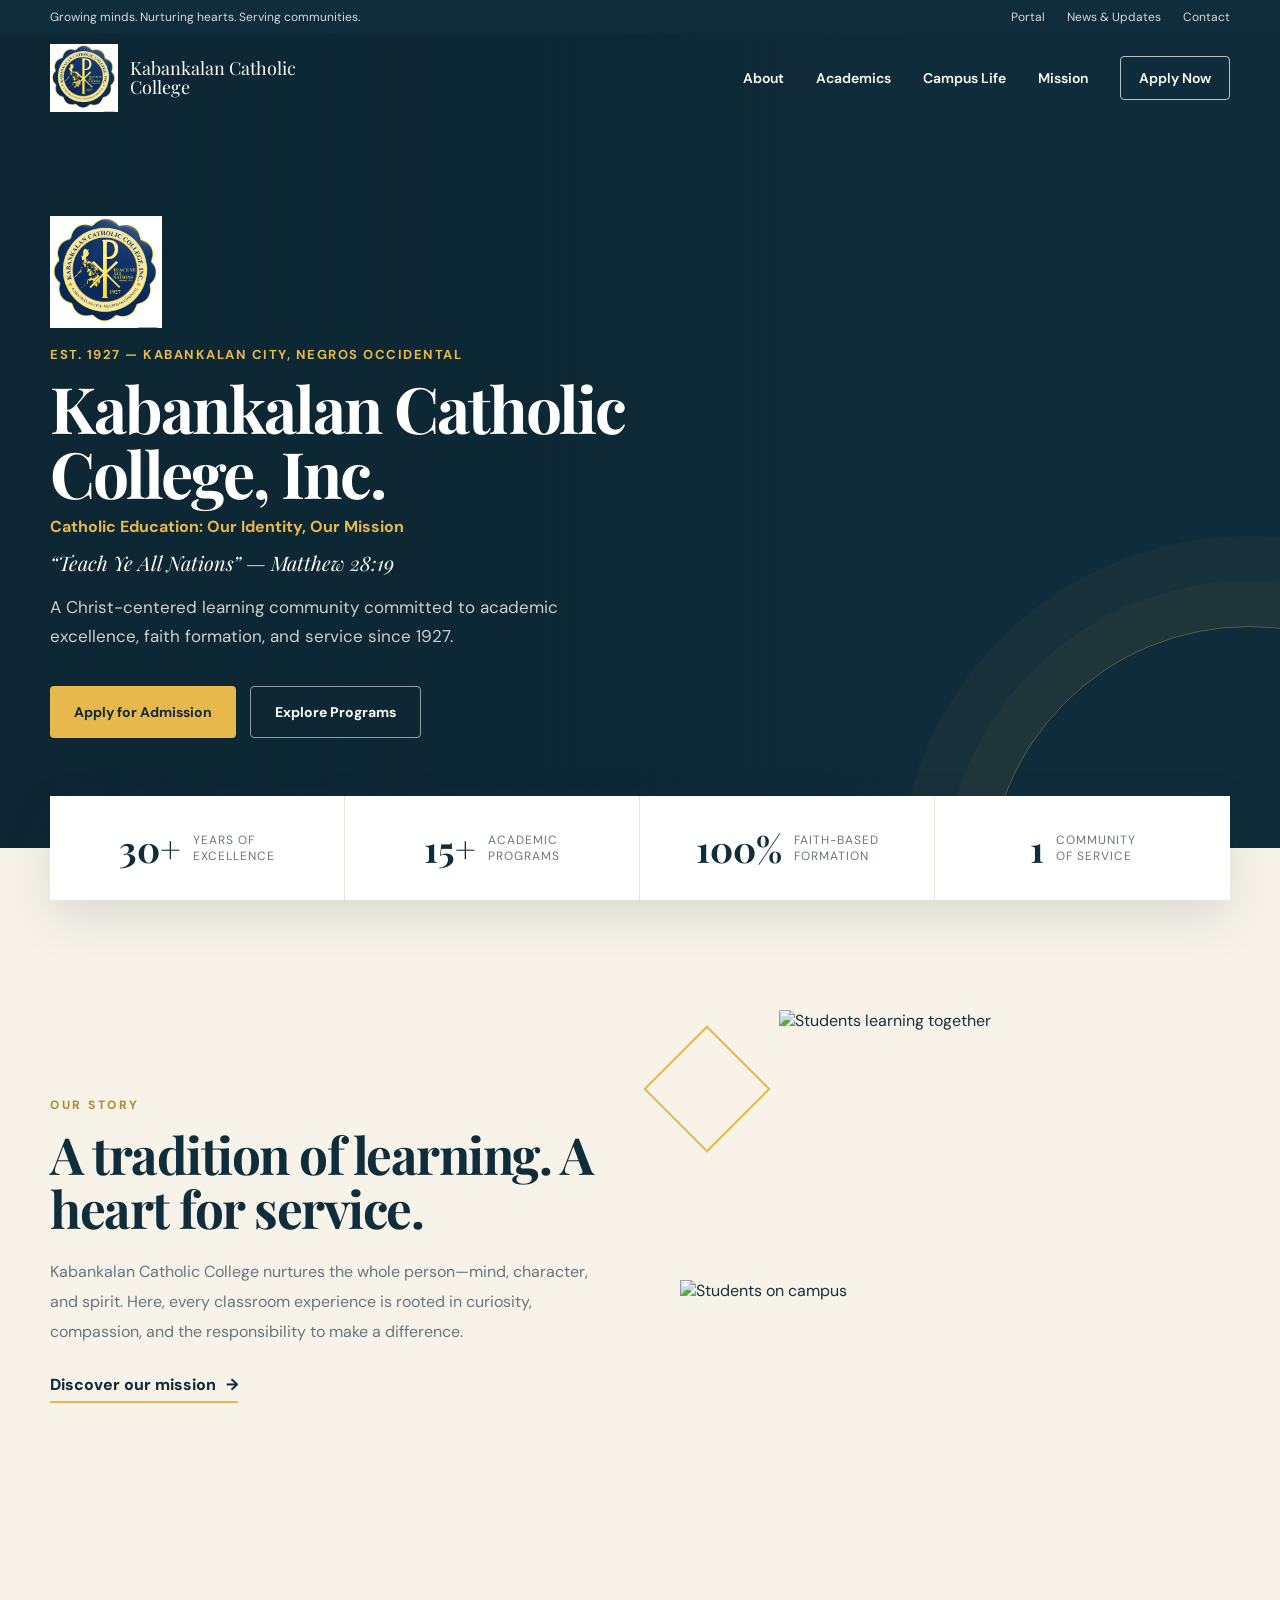
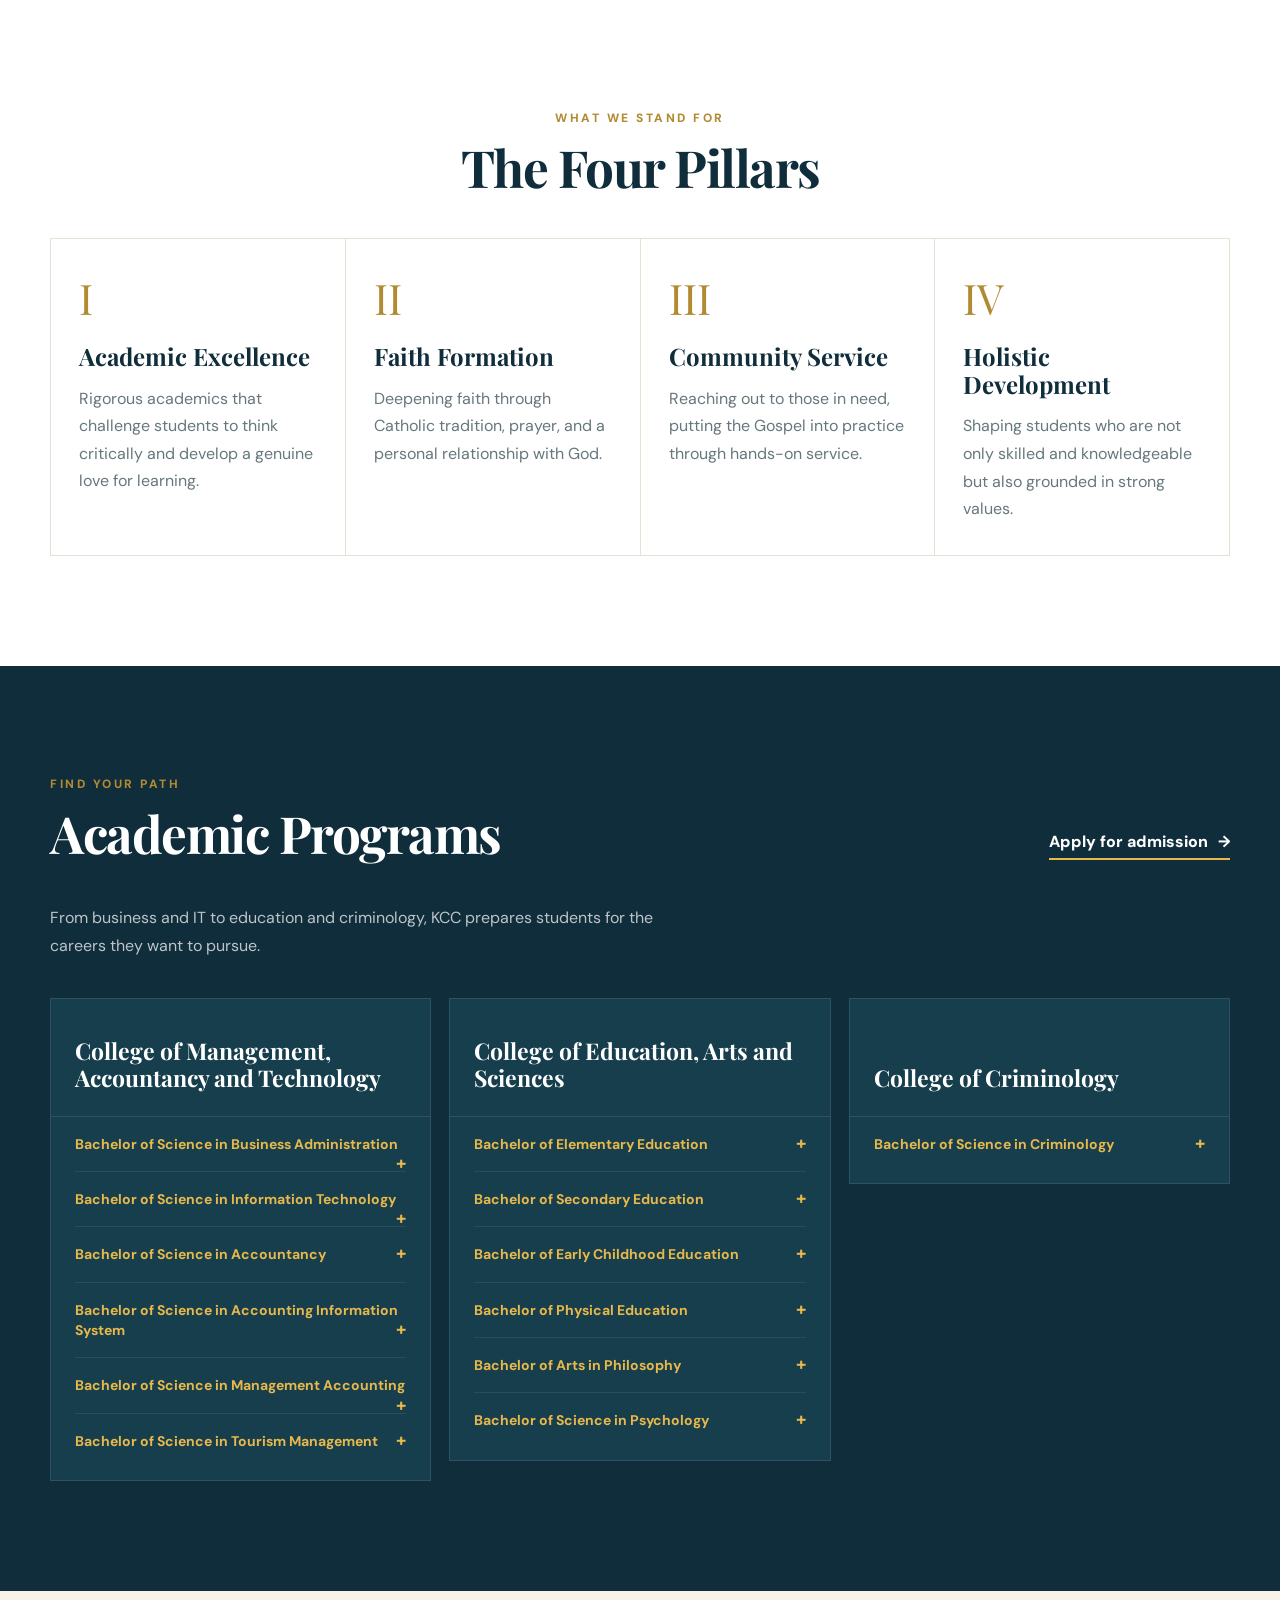
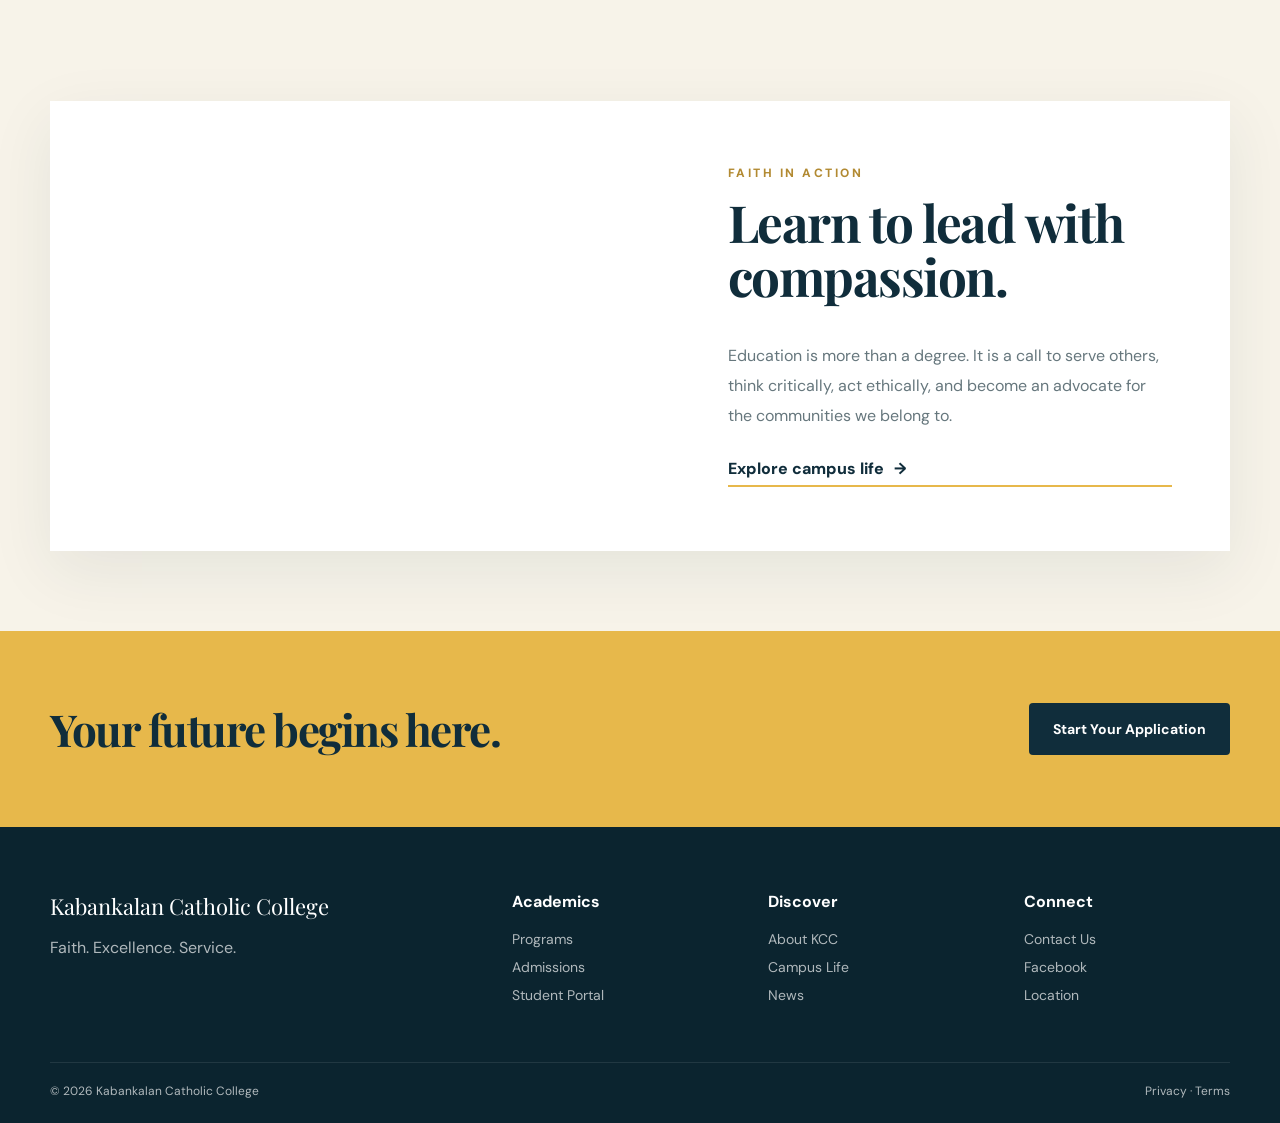
==== commit ebf9443e: "ADDING COURSES" ====
--- a/index.html
+++ b/index.html
@@ -94,6 +94,20 @@
     .program-num { color: var(--gold); font-size: 12px; letter-spacing: 2px; }
     .program-info h3 { font-family: "Playfair Display", serif; font-size: 26px; margin: 8px 0 6px; }
     .program-info p { color: rgba(255,255,255,.68); font-size: 13px; }
+    .programs .programs-intro { max-width: 650px; margin: 14px 0 38px; color: rgba(255,255,255,.72); line-height: 1.75; }
+    .college-grid { display: grid; grid-template-columns: repeat(3, 1fr); gap: 18px; align-items: start; }
+    .college { background: var(--navy-2); border: 1px solid rgba(255,255,255,.1); }
+    .college-title { min-height: 118px; display: flex; align-items: end; padding: 24px; border-bottom: 1px solid rgba(255,255,255,.1); }
+    .college-title h3 { font-family: "Playfair Display", serif; font-size: 23px; line-height: 1.16; margin: 0; color: var(--white); }
+    .degree-list { list-style: none; margin: 0; padding: 0 24px 12px; }
+    .degree-list li { border-bottom: 1px solid rgba(255,255,255,.08); }
+    .degree-list li:last-child { border-bottom: 0; }
+    .degree-list details { padding: 17px 0; }
+    .degree-list summary { cursor: pointer; color: var(--gold); font-weight: 700; font-size: 14px; line-height: 1.45; list-style: none; }
+    .degree-list summary::-webkit-details-marker { display: none; }
+    .degree-list summary::after { content: "+"; float: right; font-size: 18px; line-height: 1; margin-left: 10px; }
+    .degree-list details[open] summary::after { content: "−"; }
+    .degree-list details p { color: rgba(255,255,255,.68); font-size: 13px; line-height: 1.65; margin: 12px 0 4px; }
 
     .faith { padding-bottom: 80px; }
     .faith-grid { display: grid; grid-template-columns: 1.05fr .95fr; background: white; box-shadow: 0 20px 60px rgba(24,49,59,.08); }
@@ -140,6 +154,7 @@
       .intro { grid-template-columns: 1fr; }
       .intro-images { margin-top: 20px; }
       .program-grid { grid-template-columns: 1fr; }
+      .college-grid { grid-template-columns: 1fr; }
       .faith-grid { grid-template-columns: 1fr; }
       .pillar-grid { grid-template-columns: repeat(2, 1fr); }
       .footer-grid { grid-template-columns: 1.5fr 1fr 1fr; }
@@ -271,13 +286,42 @@
     <section class="programs" id="programs">
       <div class="shell">
         <div class="programs-head">
-          <div><div class="section-kicker">Find Your Path</div><h2>Academic Programs</h2></div>
-          <a class="text-link" style="color:white" href="#">View all programs <span>→</span></a>
-        </div>
-        <div class="program-grid">
-          <article class="program-card"><img src="https://images.unsplash.com/photo-1454165804606-c3d57bc86b40?auto=format&fit=crop&w=700&q=85" alt=""><div class="program-info"><span class="program-num">01</span><h3>Business & Management</h3><p>Build enterprise-ready leadership and management skills.</p></div></article>
-          <article class="program-card"><img src="https://images.unsplash.com/photo-1576091160399-112ba8d25d1d?auto=format&fit=crop&w=700&q=85" alt=""><div class="program-info"><span class="program-num">02</span><h3>Education & Teacher Training</h3><p>Inspire the next generation with knowledge and purpose.</p></div></article>
-          <article class="program-card"><img src="https://images.unsplash.com/photo-1581094794329-c8112a89af12?auto=format&fit=crop&w=700&q=85" alt=""><div class="program-info"><span class="program-num">03</span><h3>Science & Technology</h3><p>Turn innovation and discovery into meaningful progress.</p></div></article>
+          <div>
+            <div class="section-kicker">Find Your Path</div>
+            <h2>Academic Programs</h2>
+          </div>
+          <a class="text-link" style="color:white" href="https://kcc.wela.ph/" target="_blank" rel="noopener noreferrer">Apply for admission <span>→</span></a>
+        </div>
+        <p class="programs-intro">From business and IT to education and criminology, KCC prepares students for the careers they want to pursue.</p>
+        <div class="college-grid">
+          <article class="college">
+            <div class="college-title"><h3>College of Management, Accountancy and Technology</h3></div>
+            <ul class="degree-list">
+              <li><details><summary>Bachelor of Science in Business Administration</summary><p>The BSBA program prepares students for careers in business and management. Students develop competencies in financial analysis, marketing strategy, organizational management, and entrepreneurship.</p></details></li>
+              <li><details><summary>Bachelor of Science in Information Technology</summary><p>The BSIT program develops future-ready IT professionals with skills in software development, networking, database management, and emerging technologies. Students gain hands-on experience in building real-world applications.</p></details></li>
+              <li><details><summary>Bachelor of Science in Accountancy</summary><p>The BSA program develops competent and ethical accountants prepared for the CPA licensure examination. Students gain expertise in financial accounting, auditing, taxation, and management advisory services.</p></details></li>
+              <li><details><summary>Bachelor of Science in Accounting Information System</summary><p>The BSAIS program integrates accounting knowledge with information technology skills. Students learn to design, implement, and manage accounting information systems for modern business environments.</p></details></li>
+              <li><details><summary>Bachelor of Science in Management Accounting</summary><p>The BSMA program focuses on strategic financial management and decision-making. Students develop skills in cost analysis, budgeting, performance evaluation, and strategic planning for organizations.</p></details></li>
+              <li><details><summary>Bachelor of Science in Tourism Management</summary><p>The BSTM program prepares students for careers in the dynamic tourism and hospitality industry. Students learn tourism planning, event management, and sustainable tourism development.</p></details></li>
+            </ul>
+          </article>
+          <article class="college">
+            <div class="college-title"><h3>College of Education, Arts and Sciences</h3></div>
+            <ul class="degree-list">
+              <li><details><summary>Bachelor of Elementary Education</summary><p>The BEEd program prepares dedicated and competent educators for elementary education. The curriculum provides strong pedagogical foundations and content knowledge for effective teaching of young learners.</p></details></li>
+              <li><details><summary>Bachelor of Secondary Education</summary><p>The BSEd program trains future secondary school teachers with specializations in various fields of study. Graduates are equipped with advanced subject matter knowledge and teaching methodologies.</p></details></li>
+              <li><details><summary>Bachelor of Early Childhood Education</summary><p>The BECEd program prepares educators specializing in early childhood development and education. Students learn to create meaningful learning experiences that nurture curiosity, confidence, and a love for learning in young children.</p></details></li>
+              <li><details><summary>Bachelor of Physical Education</summary><p>The BPEd program develops competent physical education teachers and sports professionals. Students gain knowledge in exercise science, sports coaching, and health-related fitness instruction.</p></details></li>
+              <li><details><summary>Bachelor of Arts in Philosophy</summary><p>The AB Philosophy program develops critical thinking, analytical reasoning, and ethical reflection. Students explore fundamental questions about existence, knowledge, values, and the human condition.</p></details></li>
+              <li><details><summary>Bachelor of Science in Psychology</summary><p>The BS Psychology program provides a comprehensive understanding of human behavior, mental processes, and psychological well-being. Students develop skills in counseling, assessment, and research.</p></details></li>
+            </ul>
+          </article>
+          <article class="college">
+            <div class="college-title"><h3>College of Criminology</h3></div>
+            <ul class="degree-list">
+              <li><details><summary>Bachelor of Science in Criminology</summary><p>The BS Criminology program trains future law enforcement professionals with a strong foundation in criminal justice, forensic science, and law enforcement administration.</p></details></li>
+            </ul>
+          </article>
         </div>
       </div>
     </section>
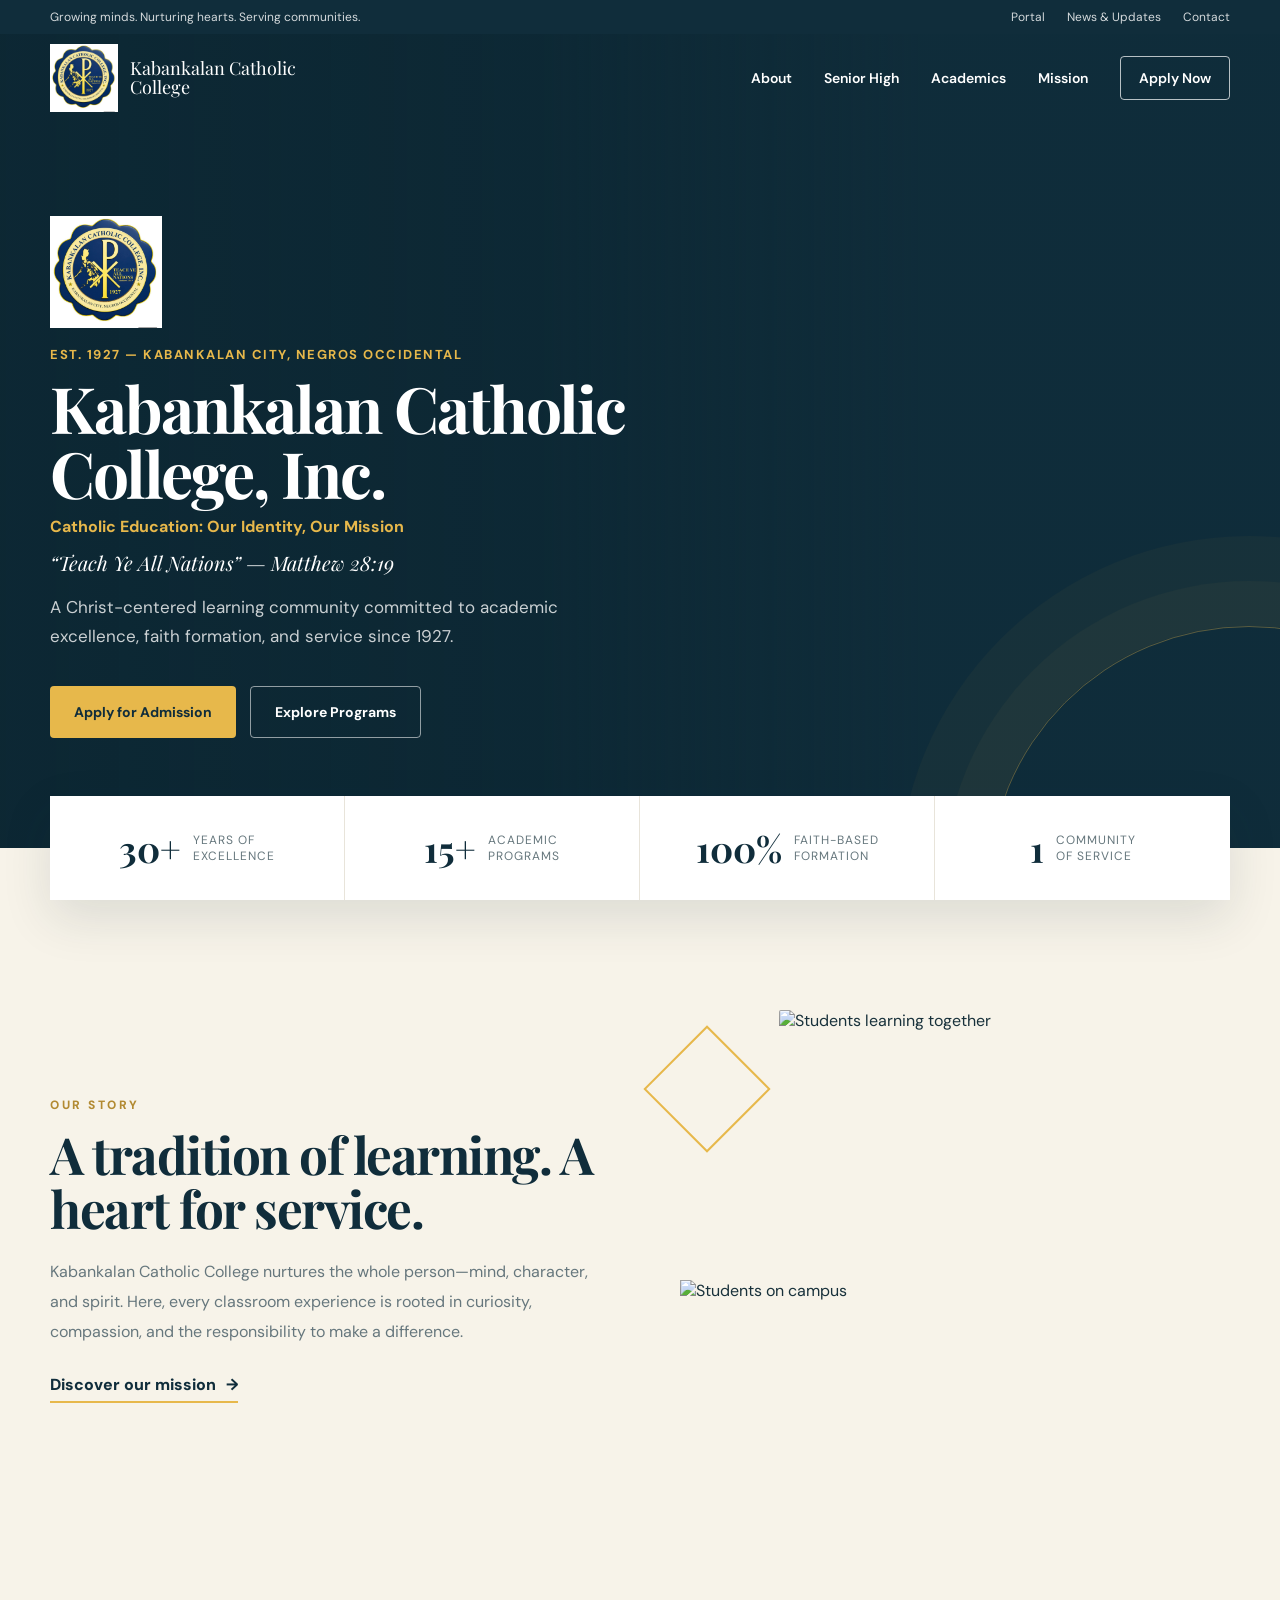
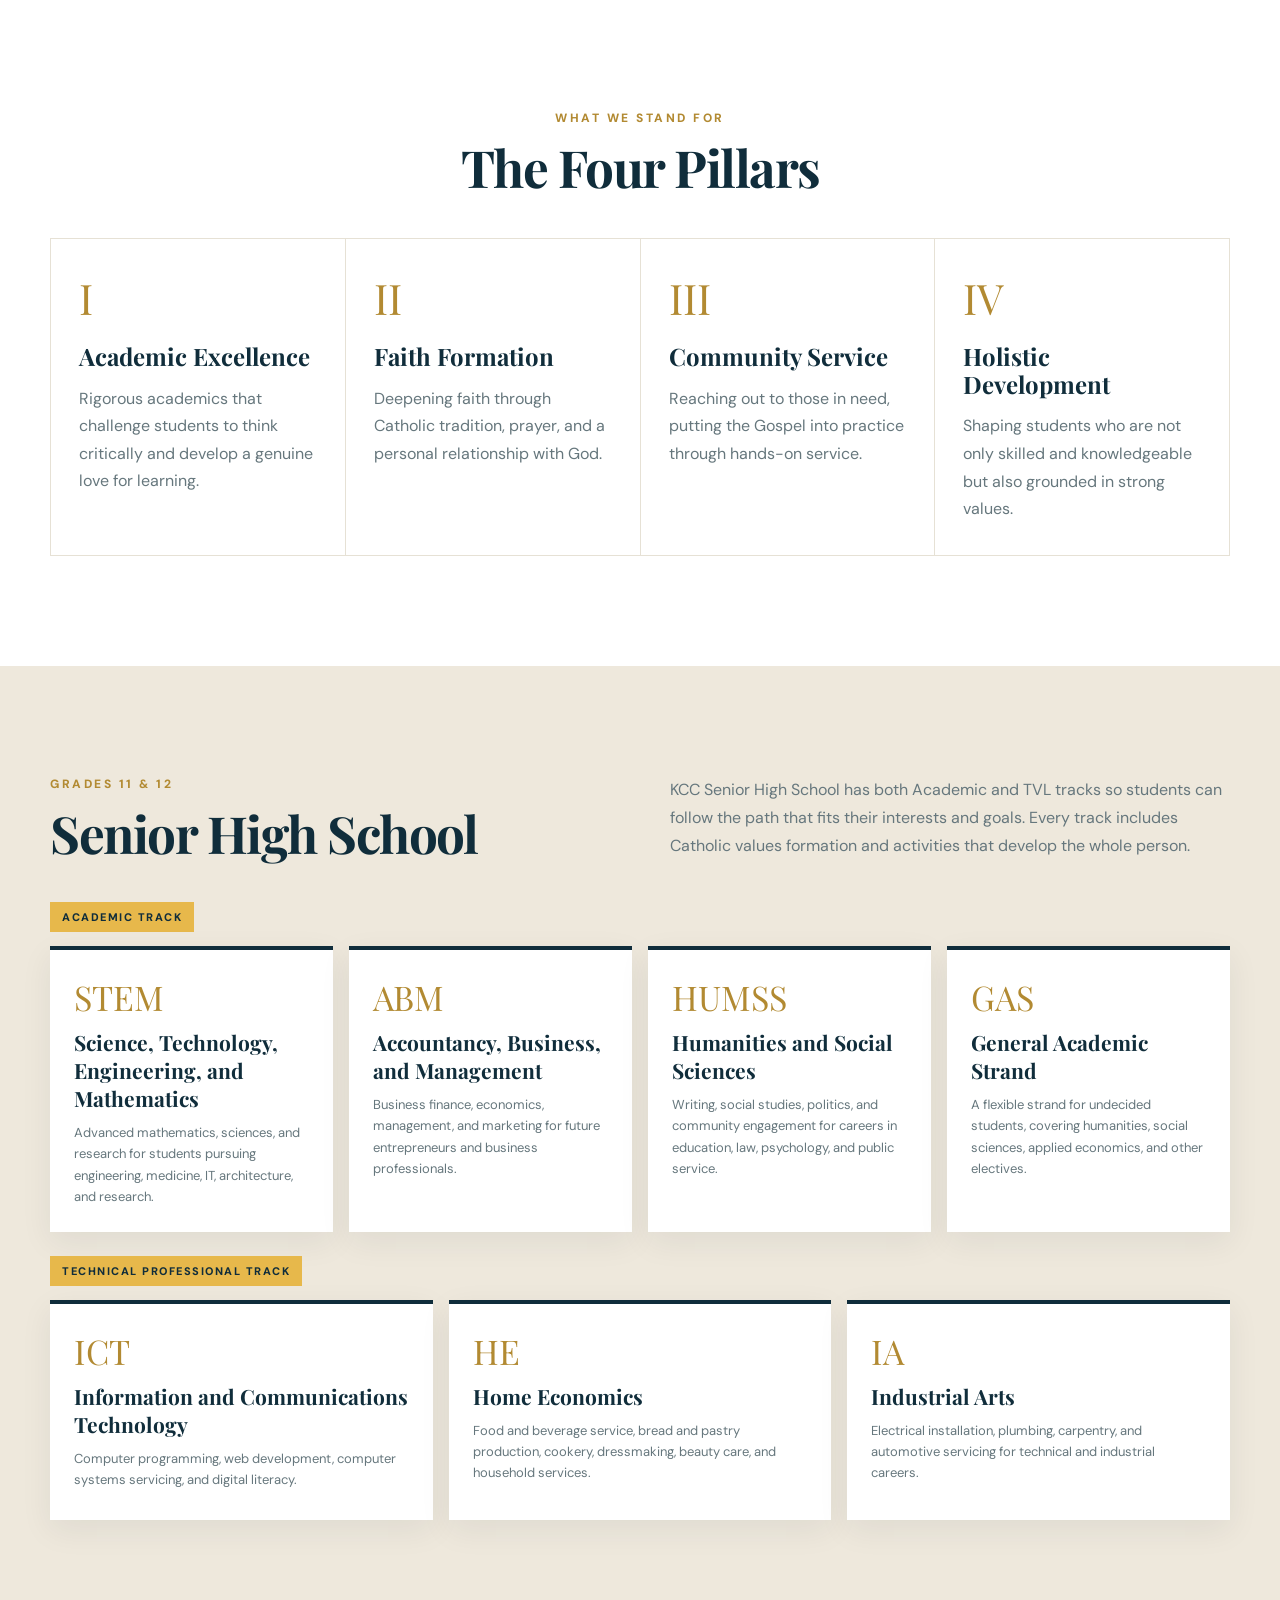
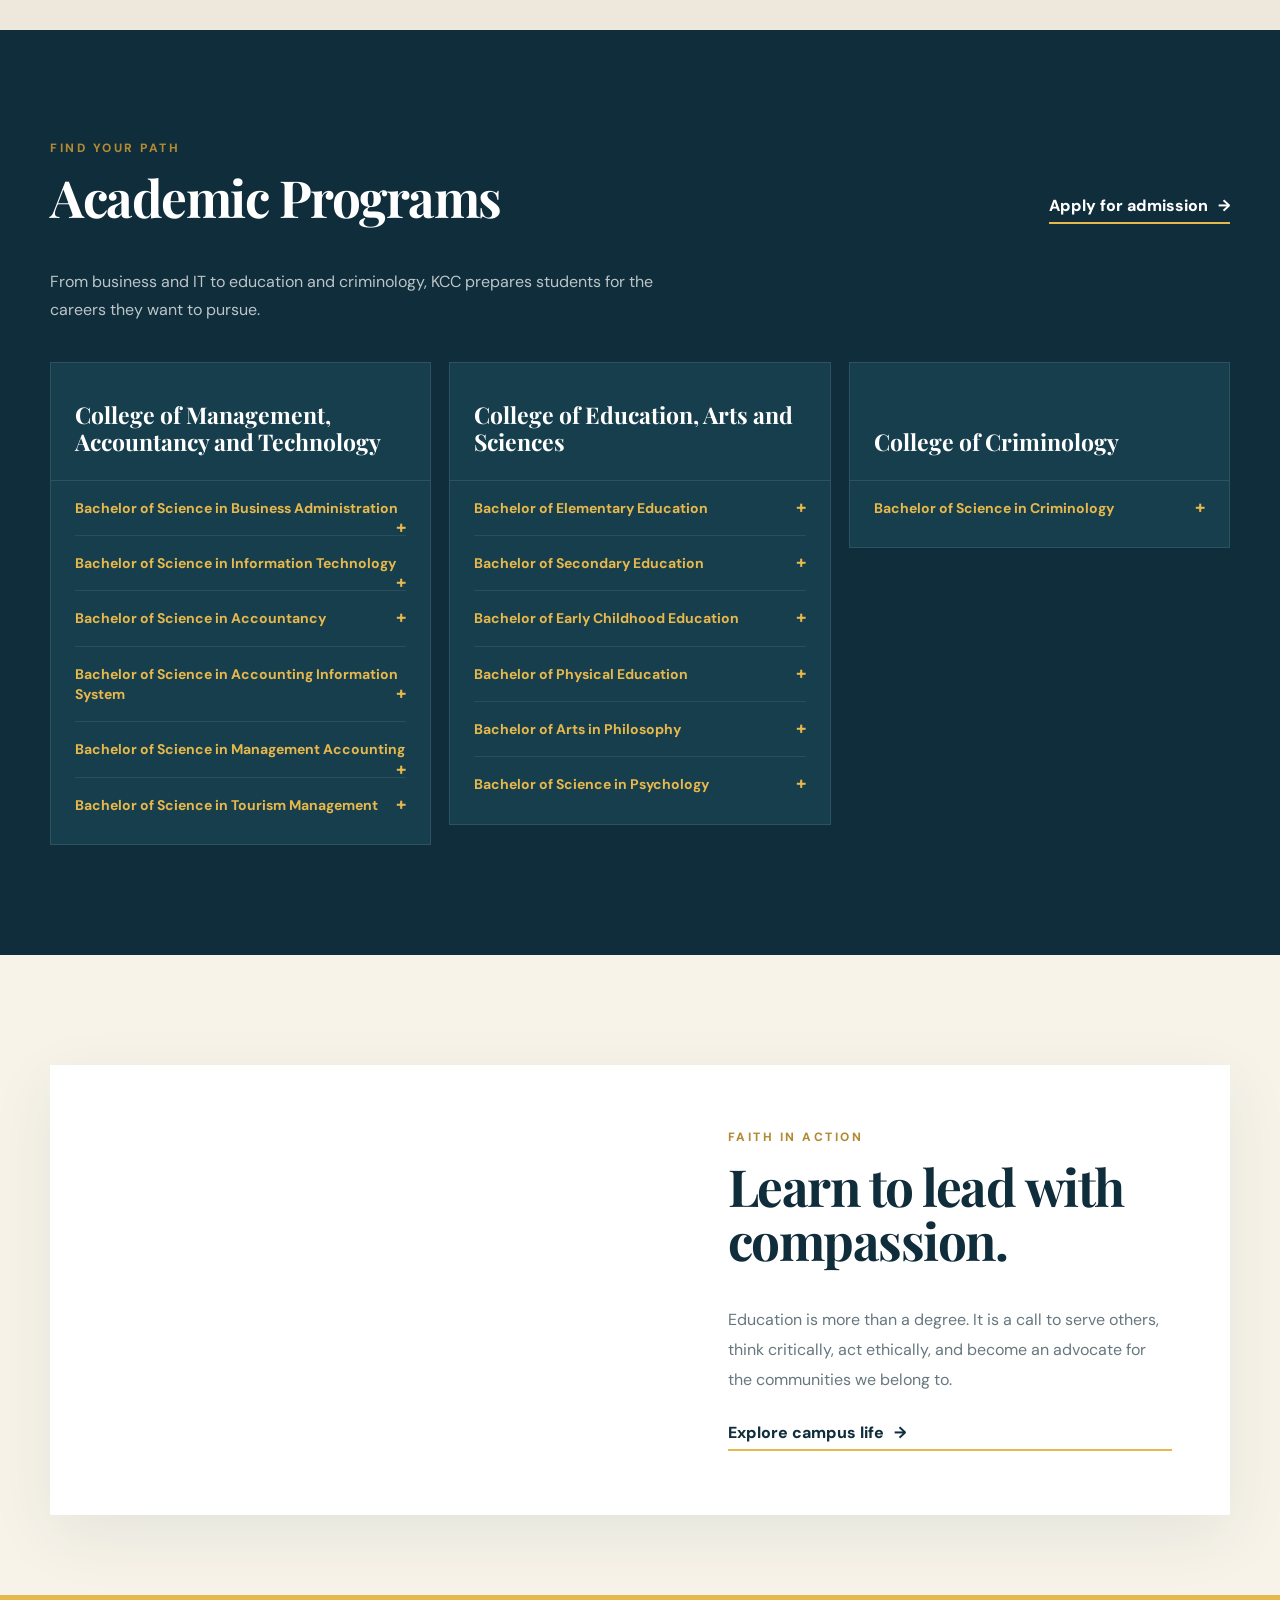
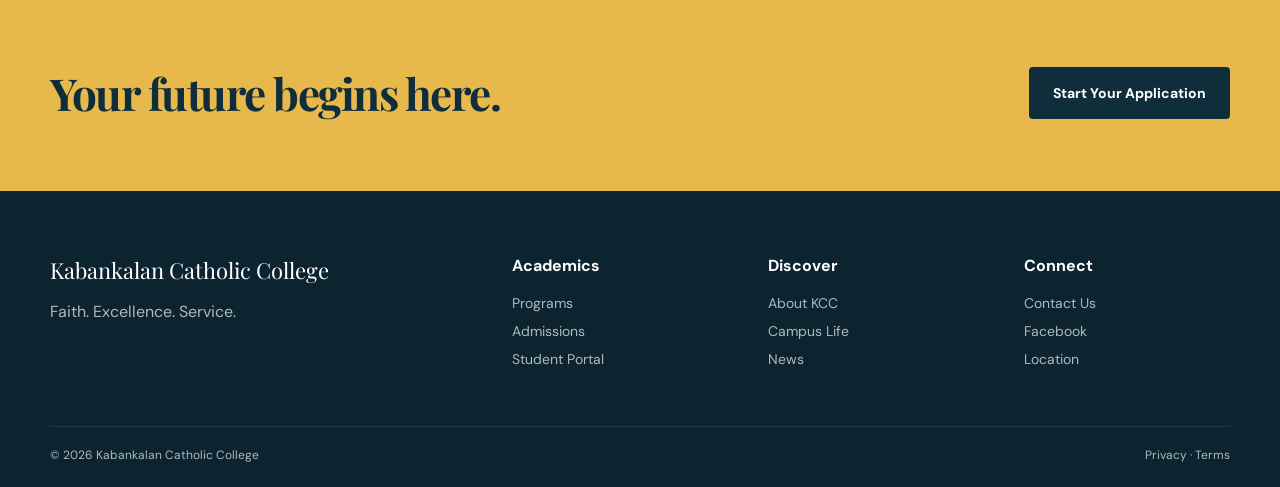
==== commit b2696533: "adding senior highschool strand" ====
--- a/index.html
+++ b/index.html
@@ -126,6 +126,18 @@
     .pillar p { color: var(--muted); line-height: 1.72; margin: 0; }
     .pillar:hover h3 { color: var(--gold); }
     .pillar:hover p { color: rgba(255,255,255,.72); }
+    .shs { background: #eee8dc; }
+    .shs-heading { display: grid; grid-template-columns: 1fr 1fr; gap: 60px; align-items: end; margin-bottom: 42px; }
+    .shs-heading h2 { margin-bottom: 0; }
+    .shs-heading p { color: var(--muted); line-height: 1.75; margin: 0; }
+    .track-group { margin-top: 24px; }
+    .track-label { display: inline-block; color: var(--navy); background: var(--gold); padding: 8px 12px; font-size: 11px; font-weight: 800; letter-spacing: 1.5px; text-transform: uppercase; }
+    .track-grid { display: grid; grid-template-columns: repeat(4, 1fr); gap: 16px; margin-top: 14px; }
+    .track-card { background: var(--white); border-top: 4px solid var(--navy); padding: 24px; min-height: 220px; box-shadow: 0 10px 30px rgba(24,49,59,.07); }
+    .track-code { color: #b28a32; font-family: "Playfair Display", serif; font-size: 34px; }
+    .track-card h3 { color: var(--navy); font-family: "Playfair Display", serif; font-size: 21px; margin: 8px 0 10px; }
+    .track-card p { color: var(--muted); line-height: 1.65; font-size: 13px; margin: 0; }
+    .technical-grid { grid-template-columns: repeat(3, 1fr); }
 
     .cta { margin: 0; padding: 72px 0; background: var(--gold); color: var(--navy); }
     .cta-inner { display: flex; align-items: center; justify-content: space-between; }
@@ -157,6 +169,8 @@
       .college-grid { grid-template-columns: 1fr; }
       .faith-grid { grid-template-columns: 1fr; }
       .pillar-grid { grid-template-columns: repeat(2, 1fr); }
+      .shs-heading { grid-template-columns: 1fr; gap: 18px; }
+      .track-grid { grid-template-columns: repeat(2, 1fr); }
       .footer-grid { grid-template-columns: 1.5fr 1fr 1fr; }
     }
     @media (max-width: 600px) {
@@ -177,6 +191,7 @@
       .programs-head { align-items: flex-start; }
       .faith-copy { padding: 42px 28px; }
       .pillar-grid { grid-template-columns: 1fr; }
+      .track-grid, .technical-grid { grid-template-columns: 1fr; }
       .cta-inner { align-items: flex-start; flex-direction: column; gap: 24px; }
       .cta h2 { font-size: 36px; }
       .footer-grid { grid-template-columns: 1fr 1fr; }
@@ -201,7 +216,7 @@
       </a>
       <button class="menu-btn" aria-label="Open menu" aria-expanded="false">☰</button>
       <div class="nav-links">
-        <a href="#about">About</a><a href="#programs">Academics</a><a href="#campus">Campus Life</a><a href="#faith">Mission</a>
+        <a href="#about">About</a><a href="#senior-high">Senior High</a><a href="#programs">Academics</a><a href="#faith">Mission</a>
         <a class="apply-btn" href="#apply">Apply Now</a>
       </div>
     </nav>
@@ -283,6 +298,65 @@
       </div>
     </section>
 
+    <section class="shs" id="senior-high" aria-labelledby="shs-title">
+      <div class="shell">
+        <div class="shs-heading">
+          <div>
+            <div class="section-kicker">Grades 11 & 12</div>
+            <h2 id="shs-title">Senior High School</h2>
+          </div>
+          <p>KCC Senior High School has both Academic and TVL tracks so students can follow the path that fits their interests and goals. Every track includes Catholic values formation and activities that develop the whole person.</p>
+        </div>
+
+        <div class="track-group">
+          <span class="track-label">Academic Track</span>
+          <div class="track-grid">
+            <article class="track-card">
+              <span class="track-code">STEM</span>
+              <h3>Science, Technology, Engineering, and Mathematics</h3>
+              <p>Advanced mathematics, sciences, and research for students pursuing engineering, medicine, IT, architecture, and research.</p>
+            </article>
+            <article class="track-card">
+              <span class="track-code">ABM</span>
+              <h3>Accountancy, Business, and Management</h3>
+              <p>Business finance, economics, management, and marketing for future entrepreneurs and business professionals.</p>
+            </article>
+            <article class="track-card">
+              <span class="track-code">HUMSS</span>
+              <h3>Humanities and Social Sciences</h3>
+              <p>Writing, social studies, politics, and community engagement for careers in education, law, psychology, and public service.</p>
+            </article>
+            <article class="track-card">
+              <span class="track-code">GAS</span>
+              <h3>General Academic Strand</h3>
+              <p>A flexible strand for undecided students, covering humanities, social sciences, applied economics, and other electives.</p>
+            </article>
+          </div>
+        </div>
+
+        <div class="track-group">
+          <span class="track-label">Technical Professional Track</span>
+          <div class="track-grid technical-grid">
+            <article class="track-card">
+              <span class="track-code">ICT</span>
+              <h3>Information and Communications Technology</h3>
+              <p>Computer programming, web development, computer systems servicing, and digital literacy.</p>
+            </article>
+            <article class="track-card">
+              <span class="track-code">HE</span>
+              <h3>Home Economics</h3>
+              <p>Food and beverage service, bread and pastry production, cookery, dressmaking, beauty care, and household services.</p>
+            </article>
+            <article class="track-card">
+              <span class="track-code">IA</span>
+              <h3>Industrial Arts</h3>
+              <p>Electrical installation, plumbing, carpentry, and automotive servicing for technical and industrial careers.</p>
+            </article>
+          </div>
+        </div>
+      </div>
+    </section>
+
     <section class="programs" id="programs">
       <div class="shell">
         <div class="programs-head">
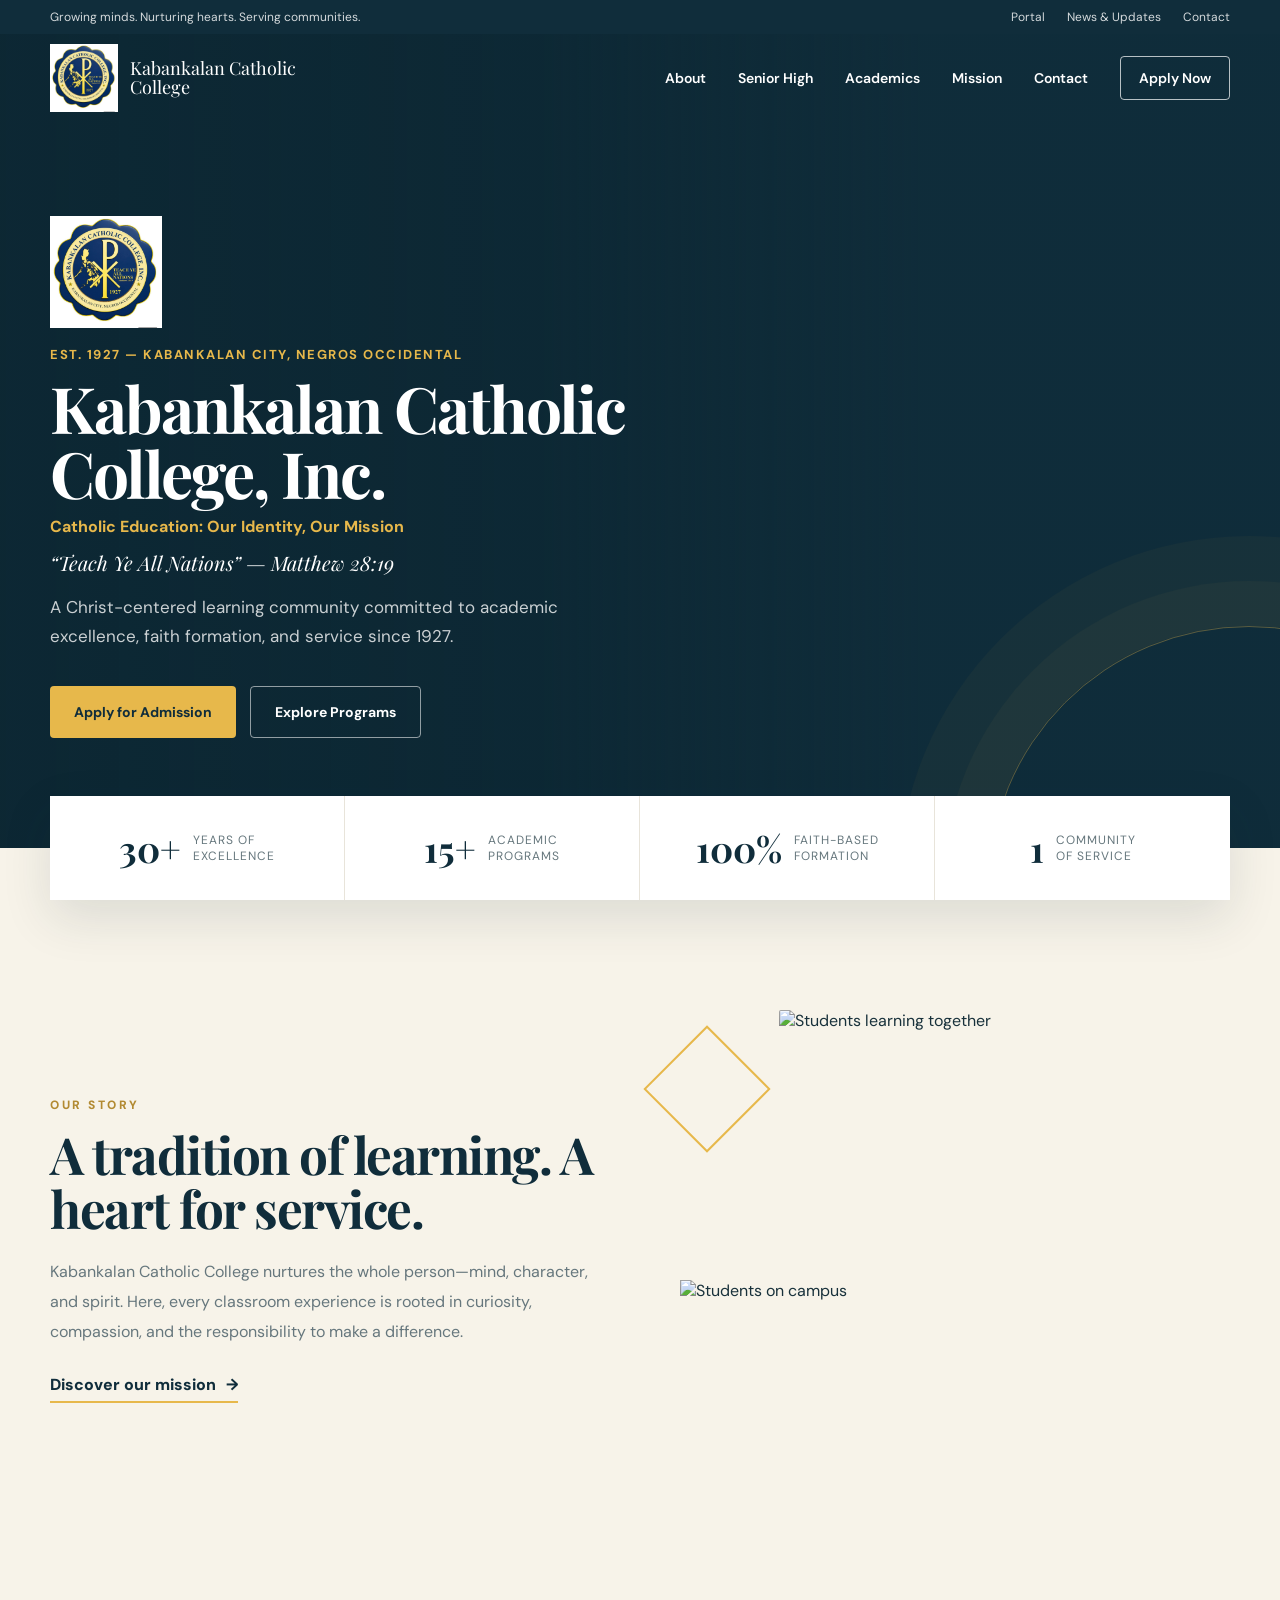
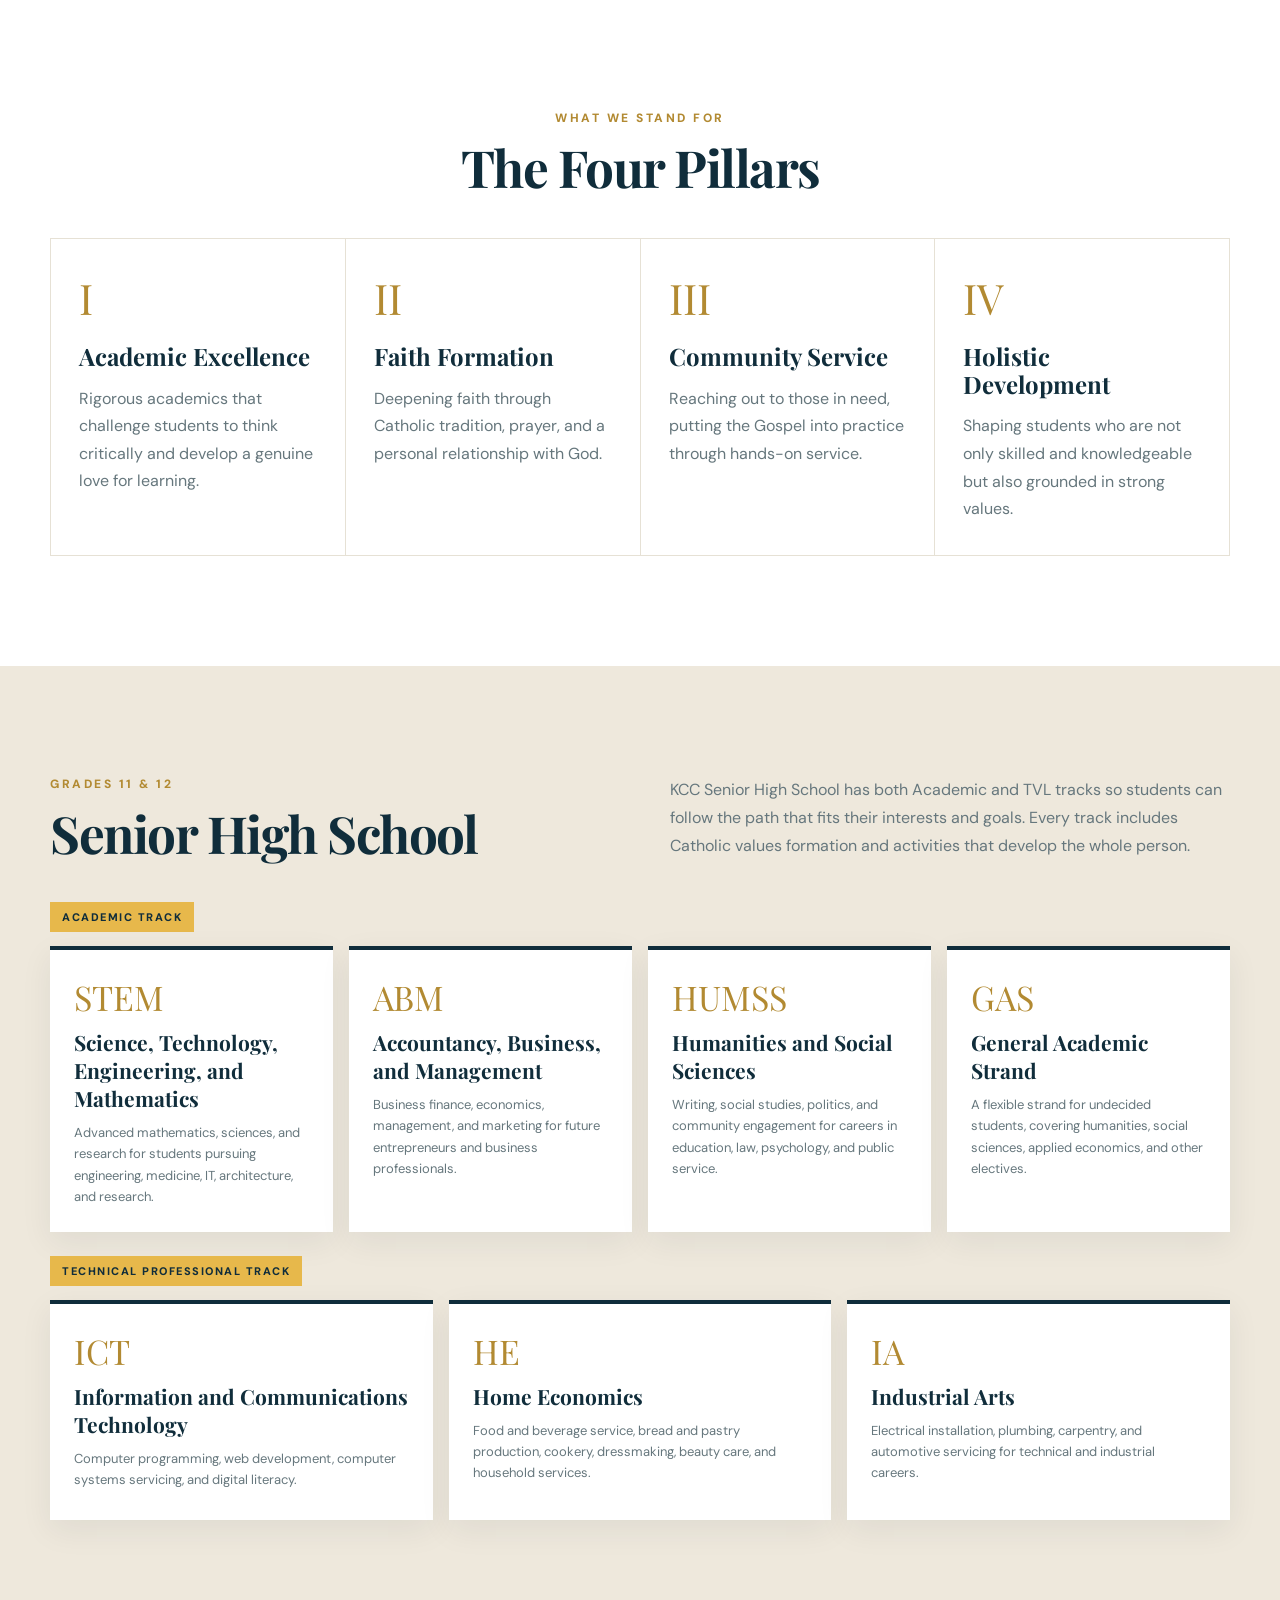
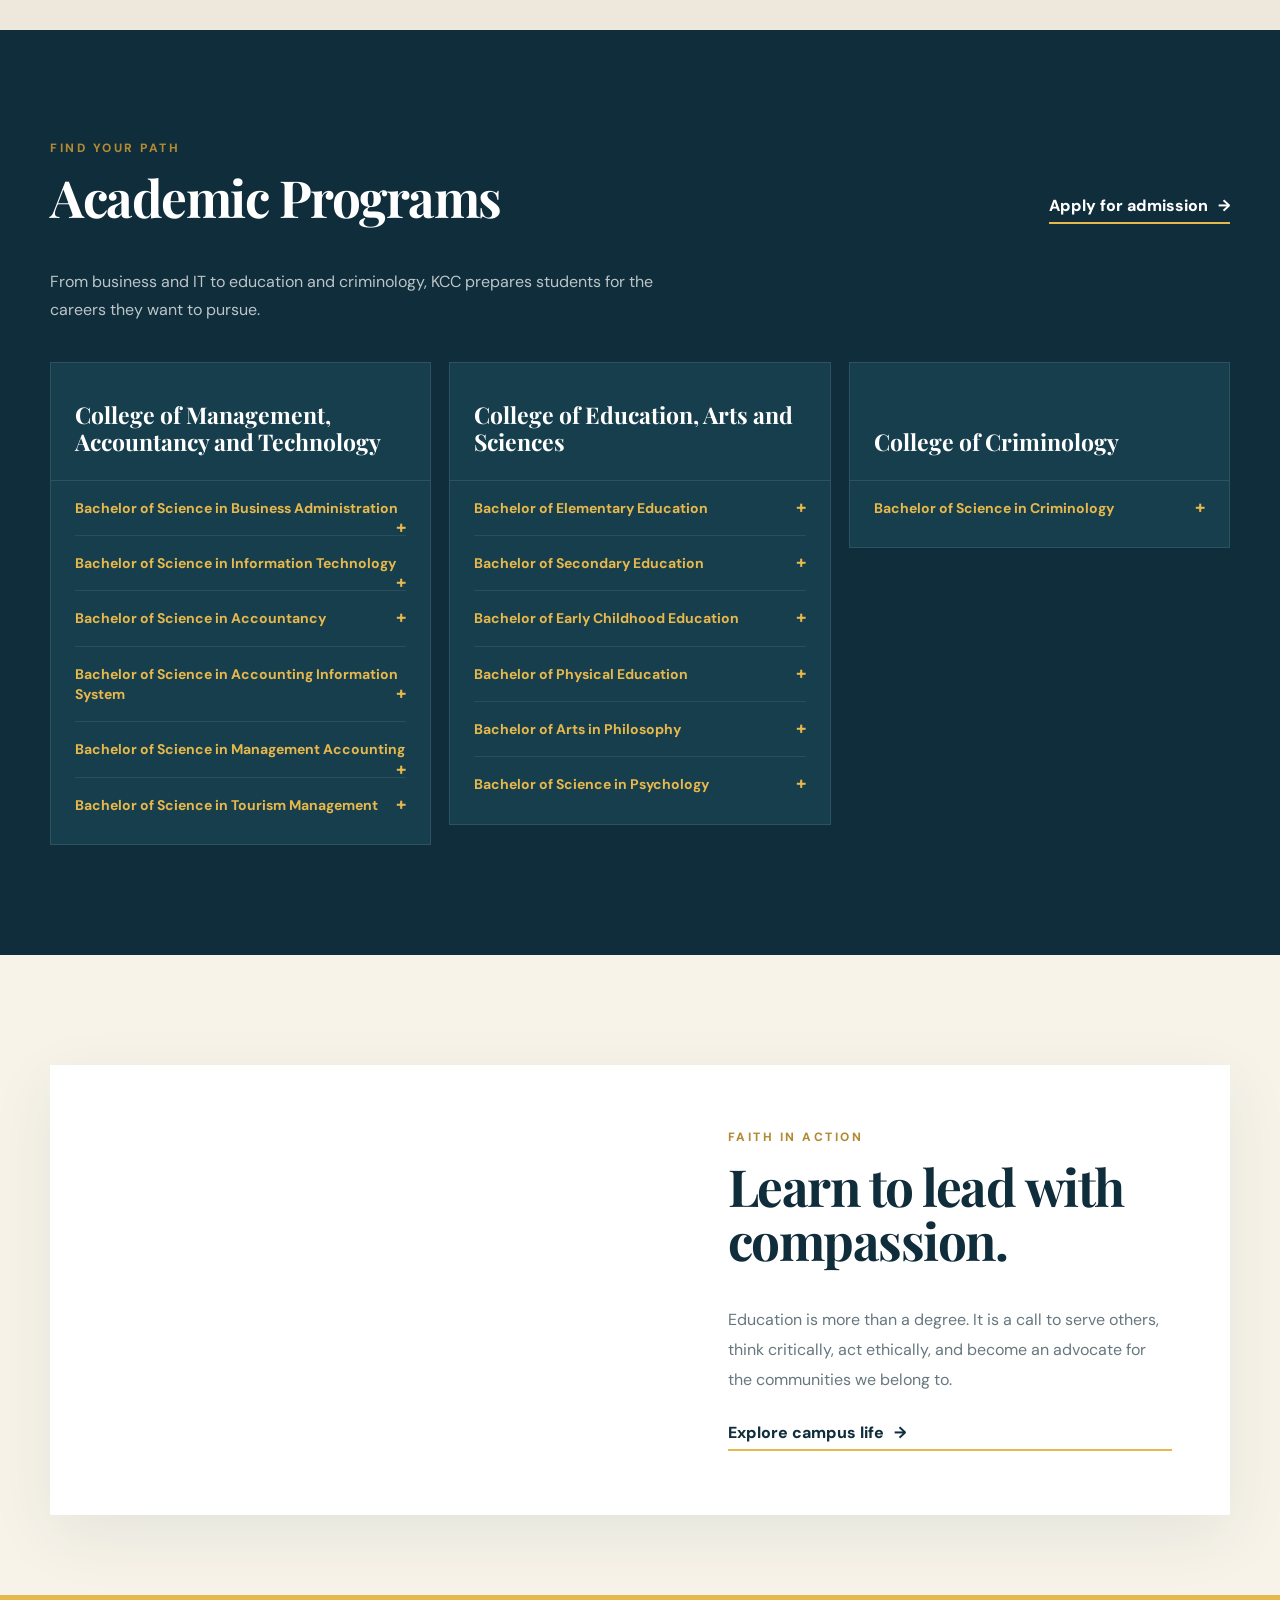
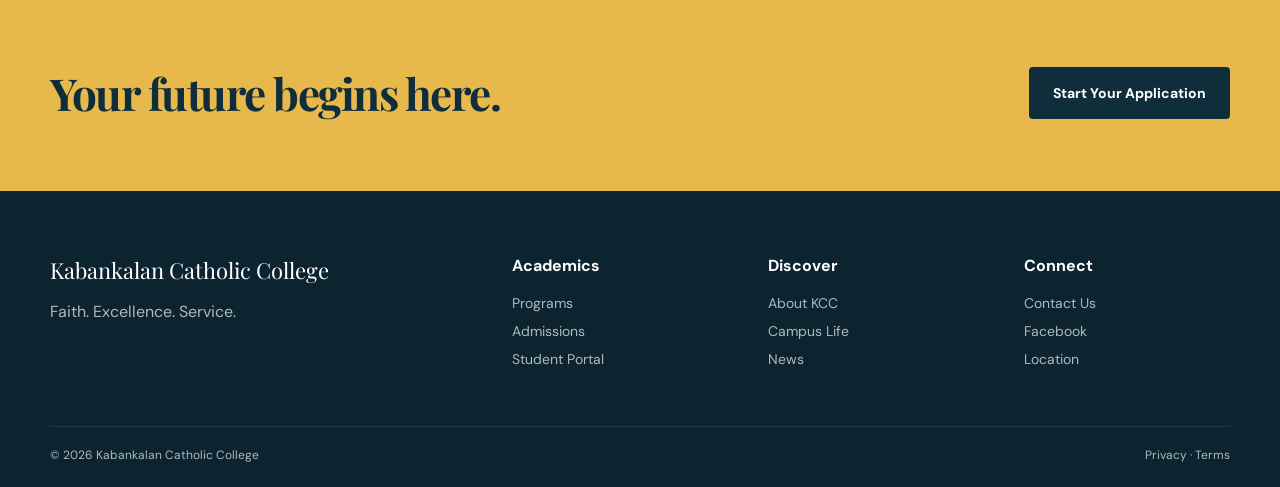
==== commit 3b4cebb6: "adding contact" ====
--- a/index.html
+++ b/index.html
@@ -204,7 +204,7 @@
   <div class="topbar">
     <div class="shell">
       <span>Growing minds. Nurturing hearts. Serving communities.</span>
-      <div class="topbar-links"><a href="#">Portal</a><a href="#">News & Updates</a><a href="#">Contact</a></div>
+      <div class="topbar-links"><a href="#">Portal</a><a href="#">News & Updates</a><a href="contact.html">Contact</a></div>
     </div>
   </div>
 
@@ -216,7 +216,7 @@
       </a>
       <button class="menu-btn" aria-label="Open menu" aria-expanded="false">☰</button>
       <div class="nav-links">
-        <a href="#about">About</a><a href="#senior-high">Senior High</a><a href="#programs">Academics</a><a href="#faith">Mission</a>
+        <a href="#about">About</a><a href="#senior-high">Senior High</a><a href="#programs">Academics</a><a href="#faith">Mission</a><a href="contact.html">Contact</a>
         <a class="apply-btn" href="#apply">Apply Now</a>
       </div>
     </nav>
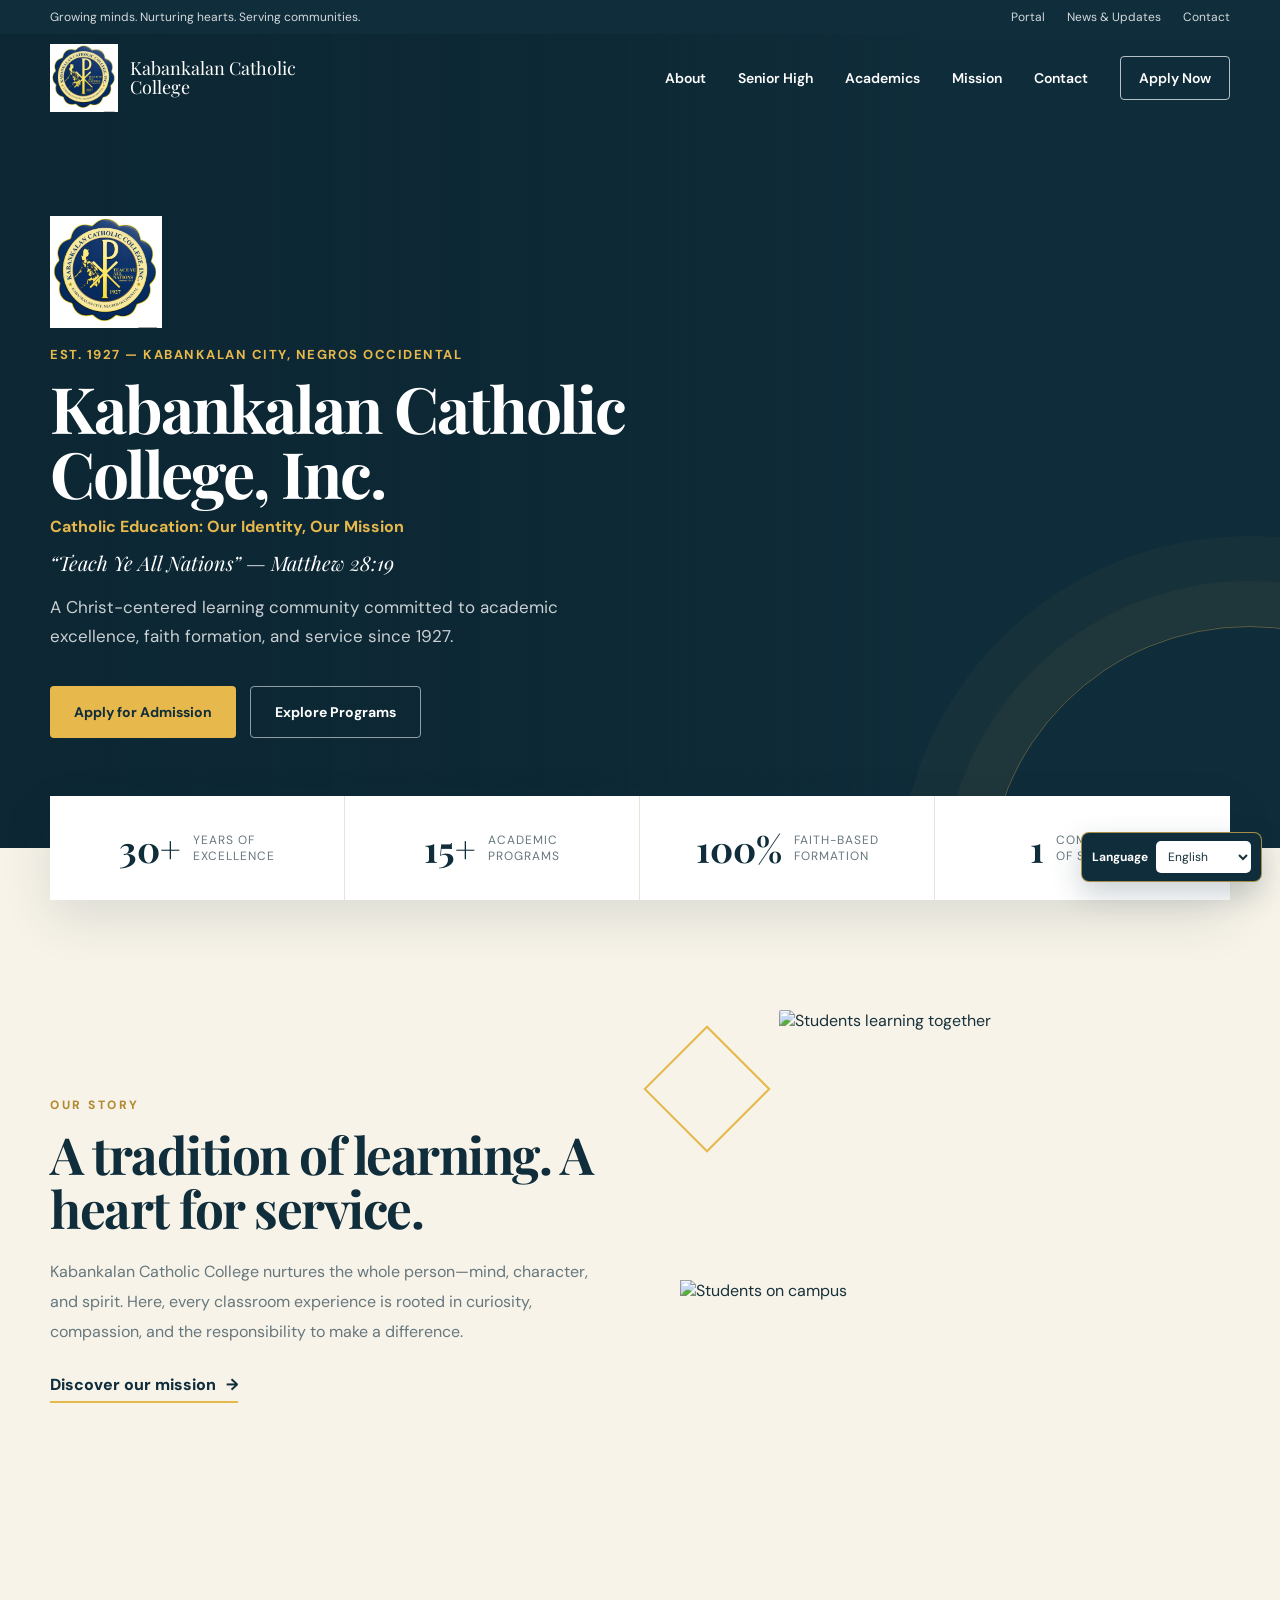
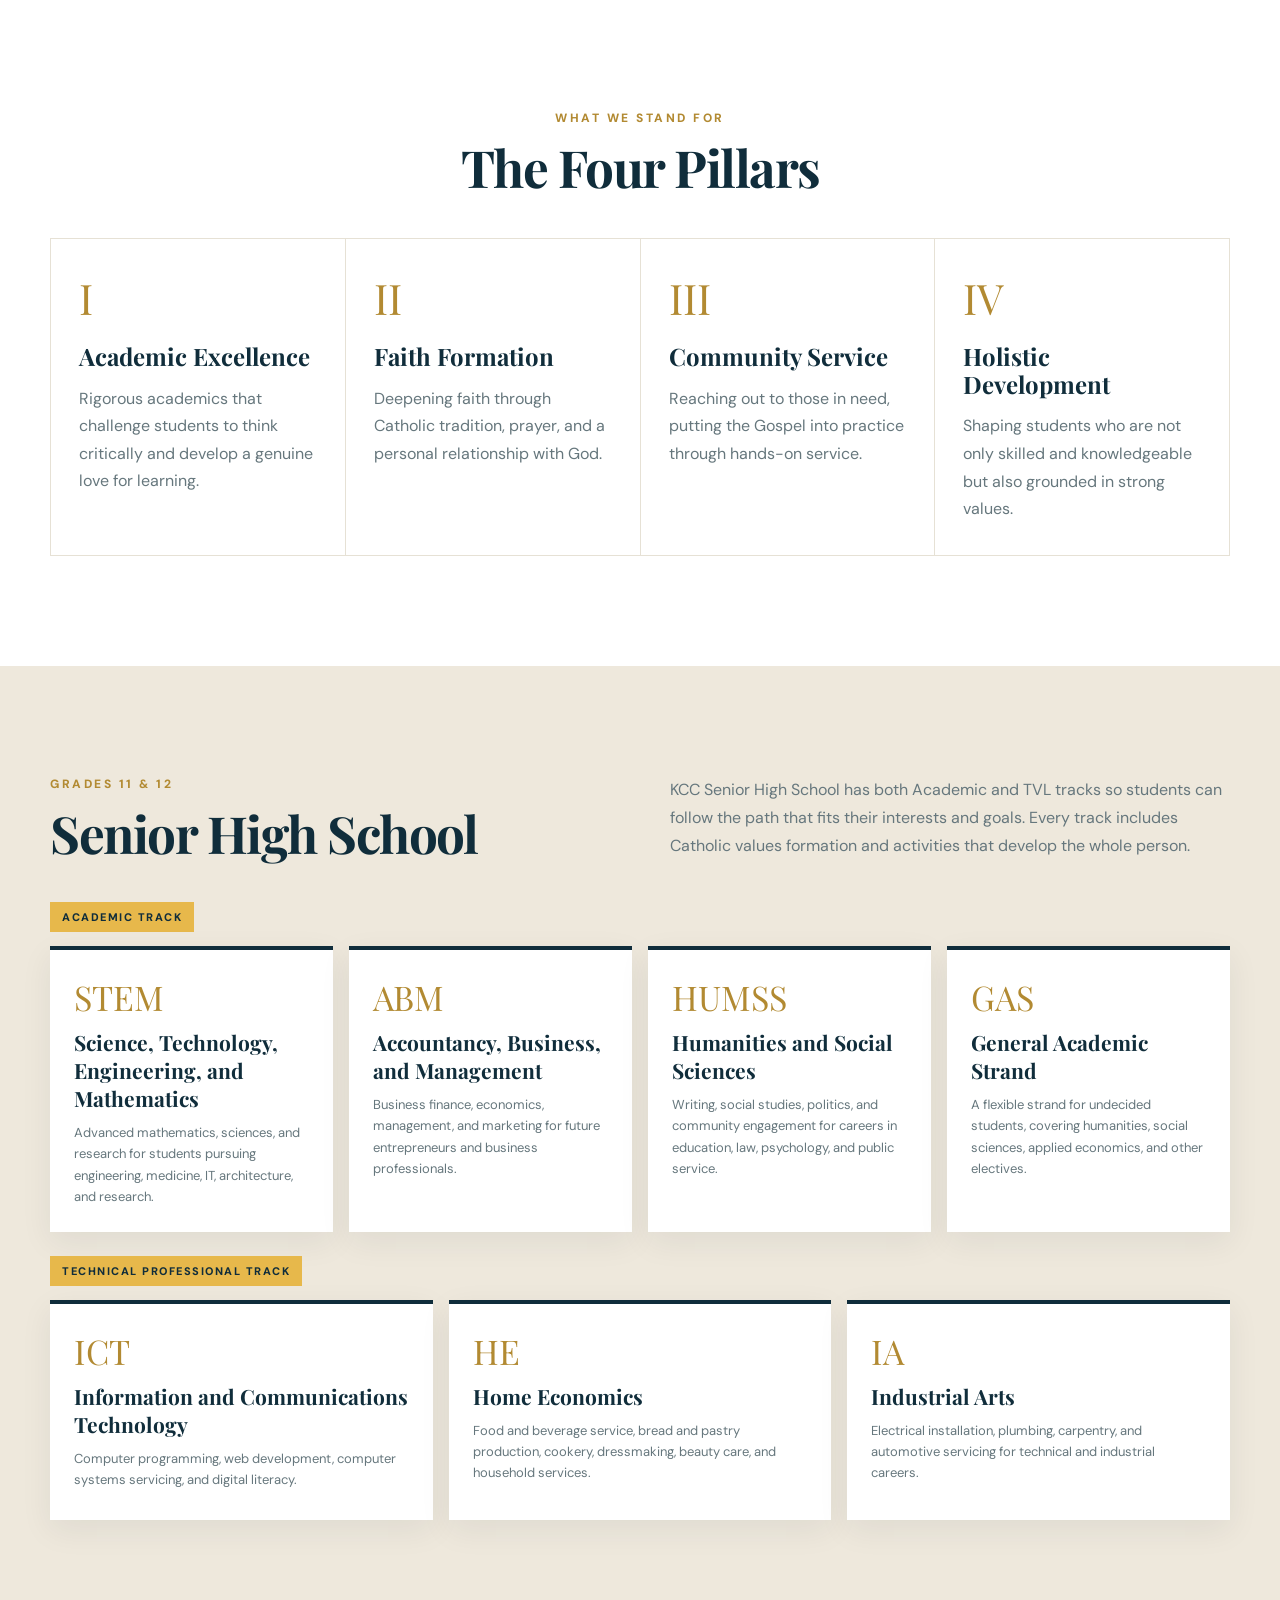
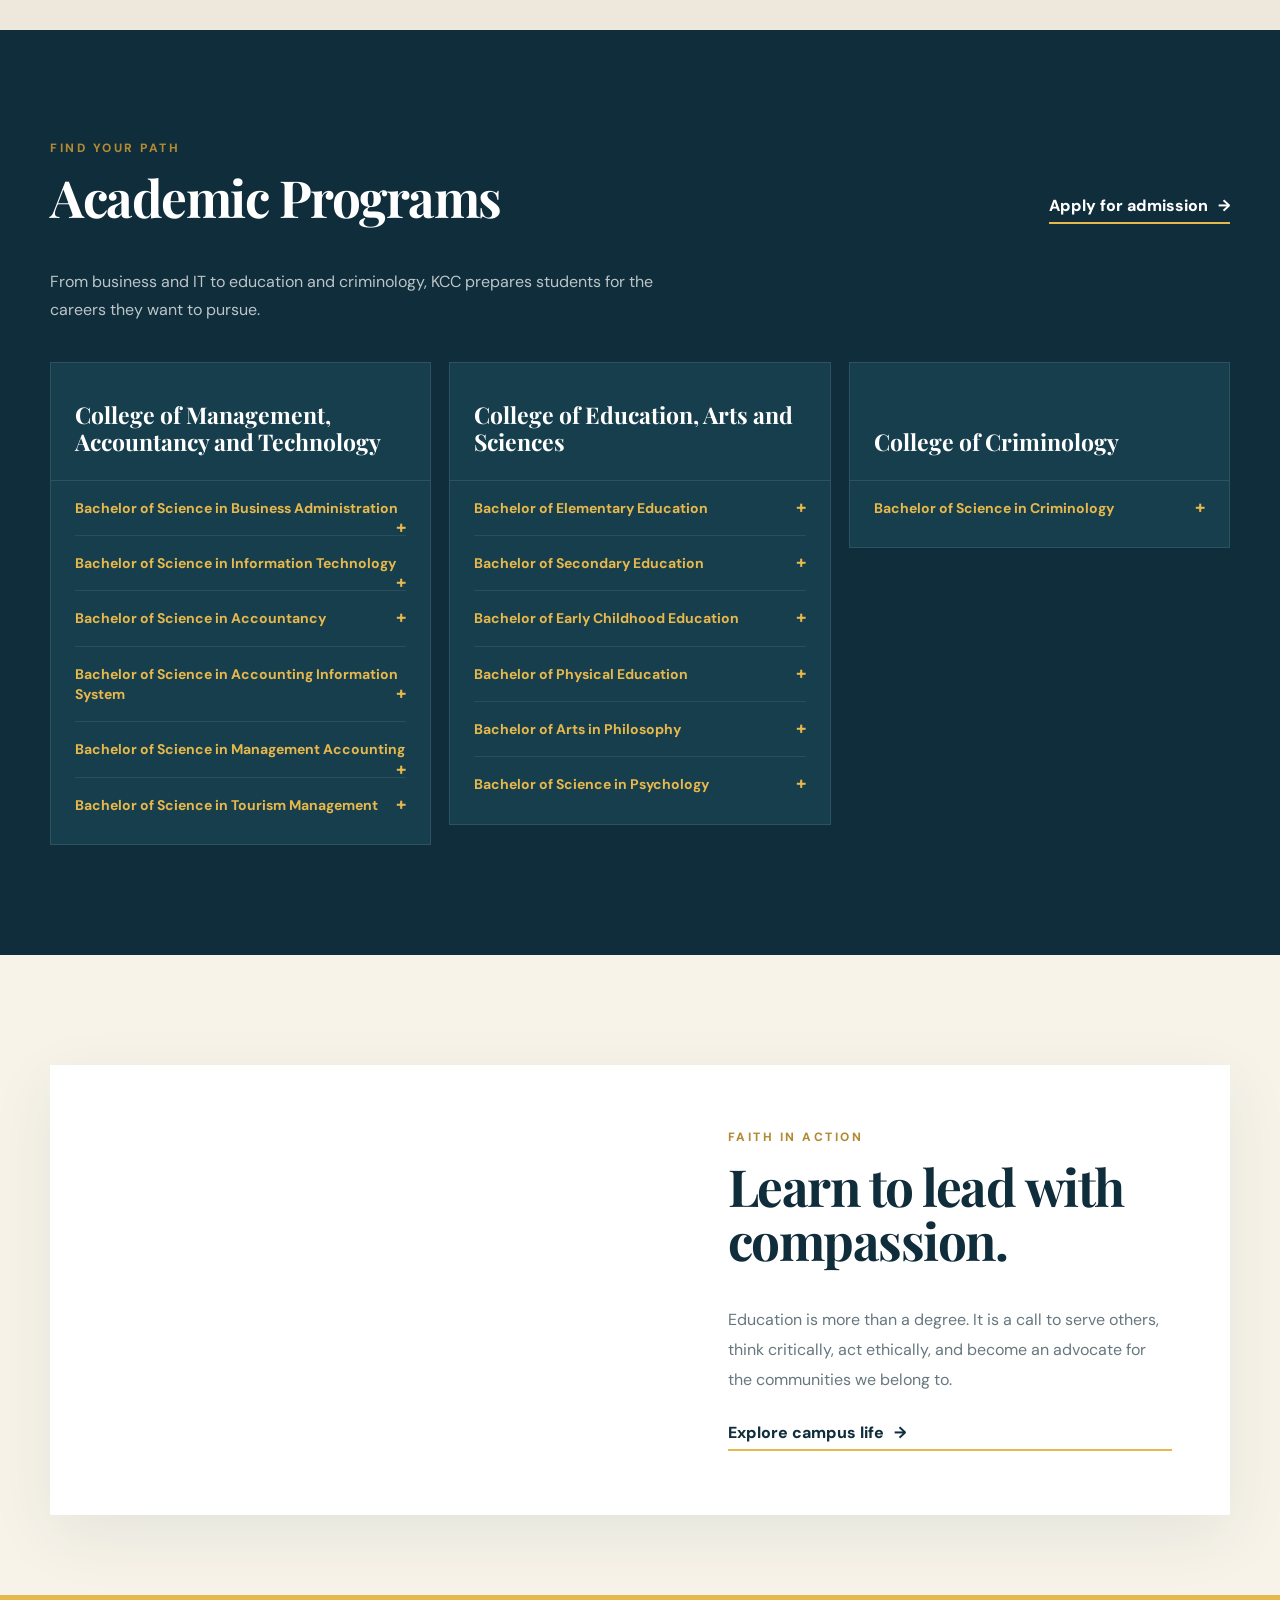
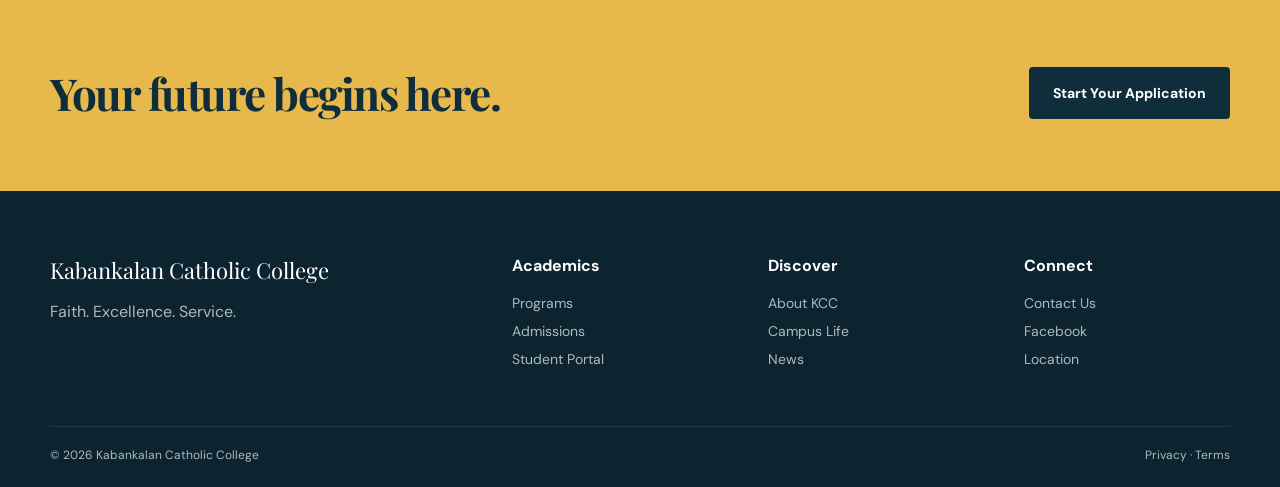
==== commit e7a743bf: "adding translation" ====
--- a/index.html
+++ b/index.html
@@ -432,6 +432,7 @@
     </div>
   </footer>
 
+  <script src="assets/script.js"></script>
   <script>
     const menuButton = document.querySelector(".menu-btn");
     const navLinks = document.querySelector(".nav-links");
